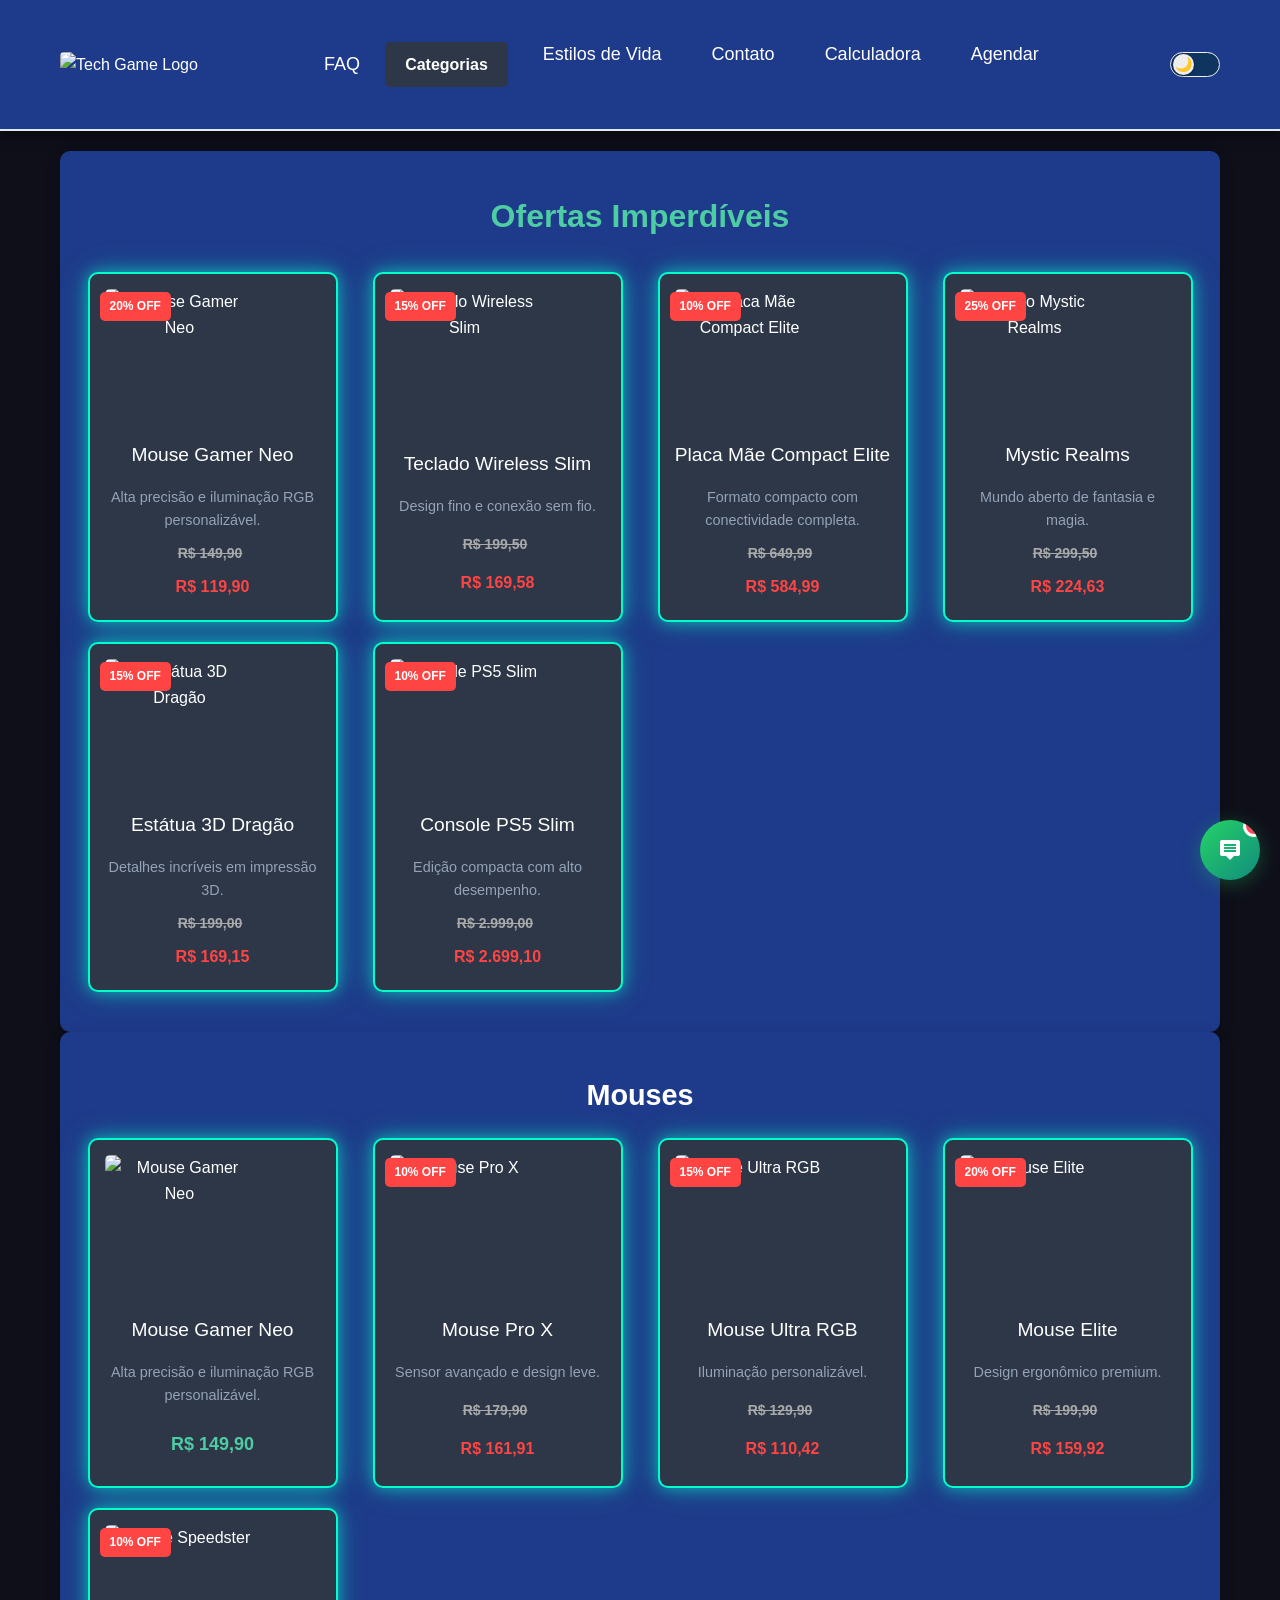
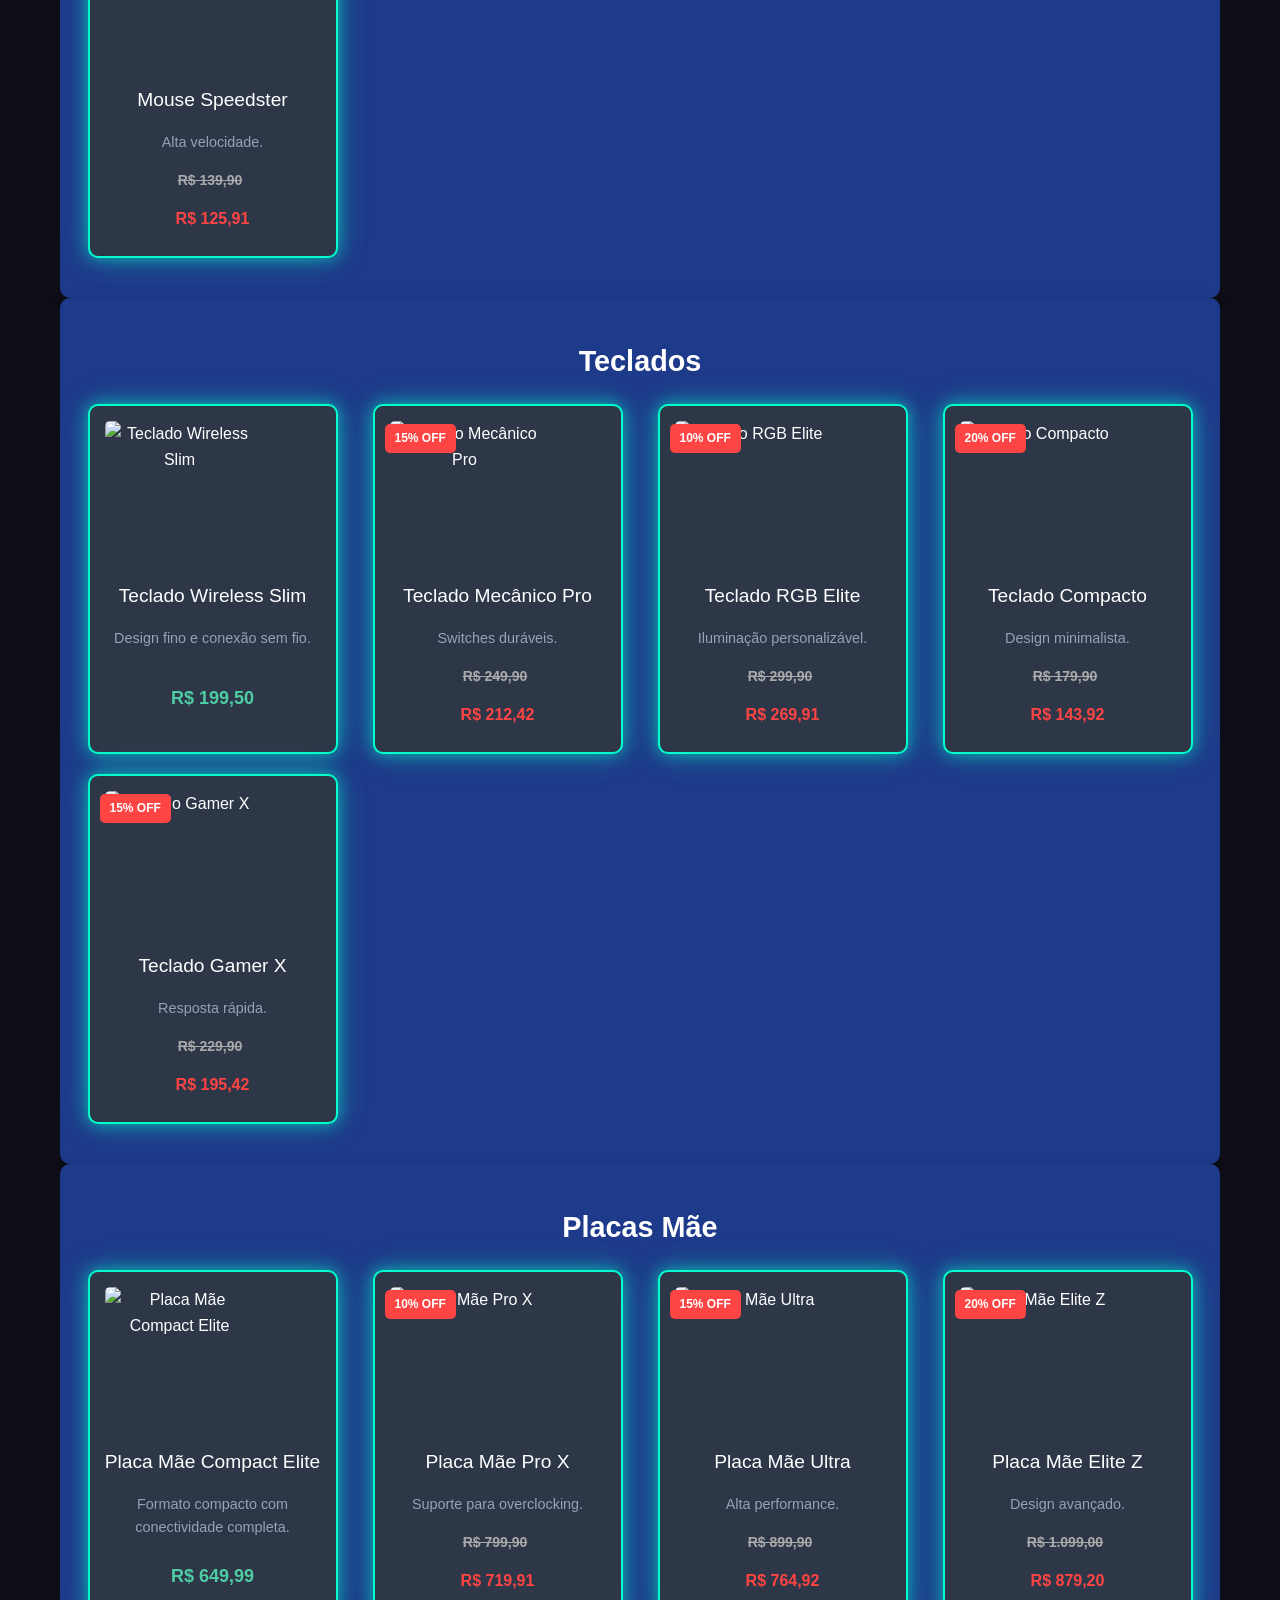
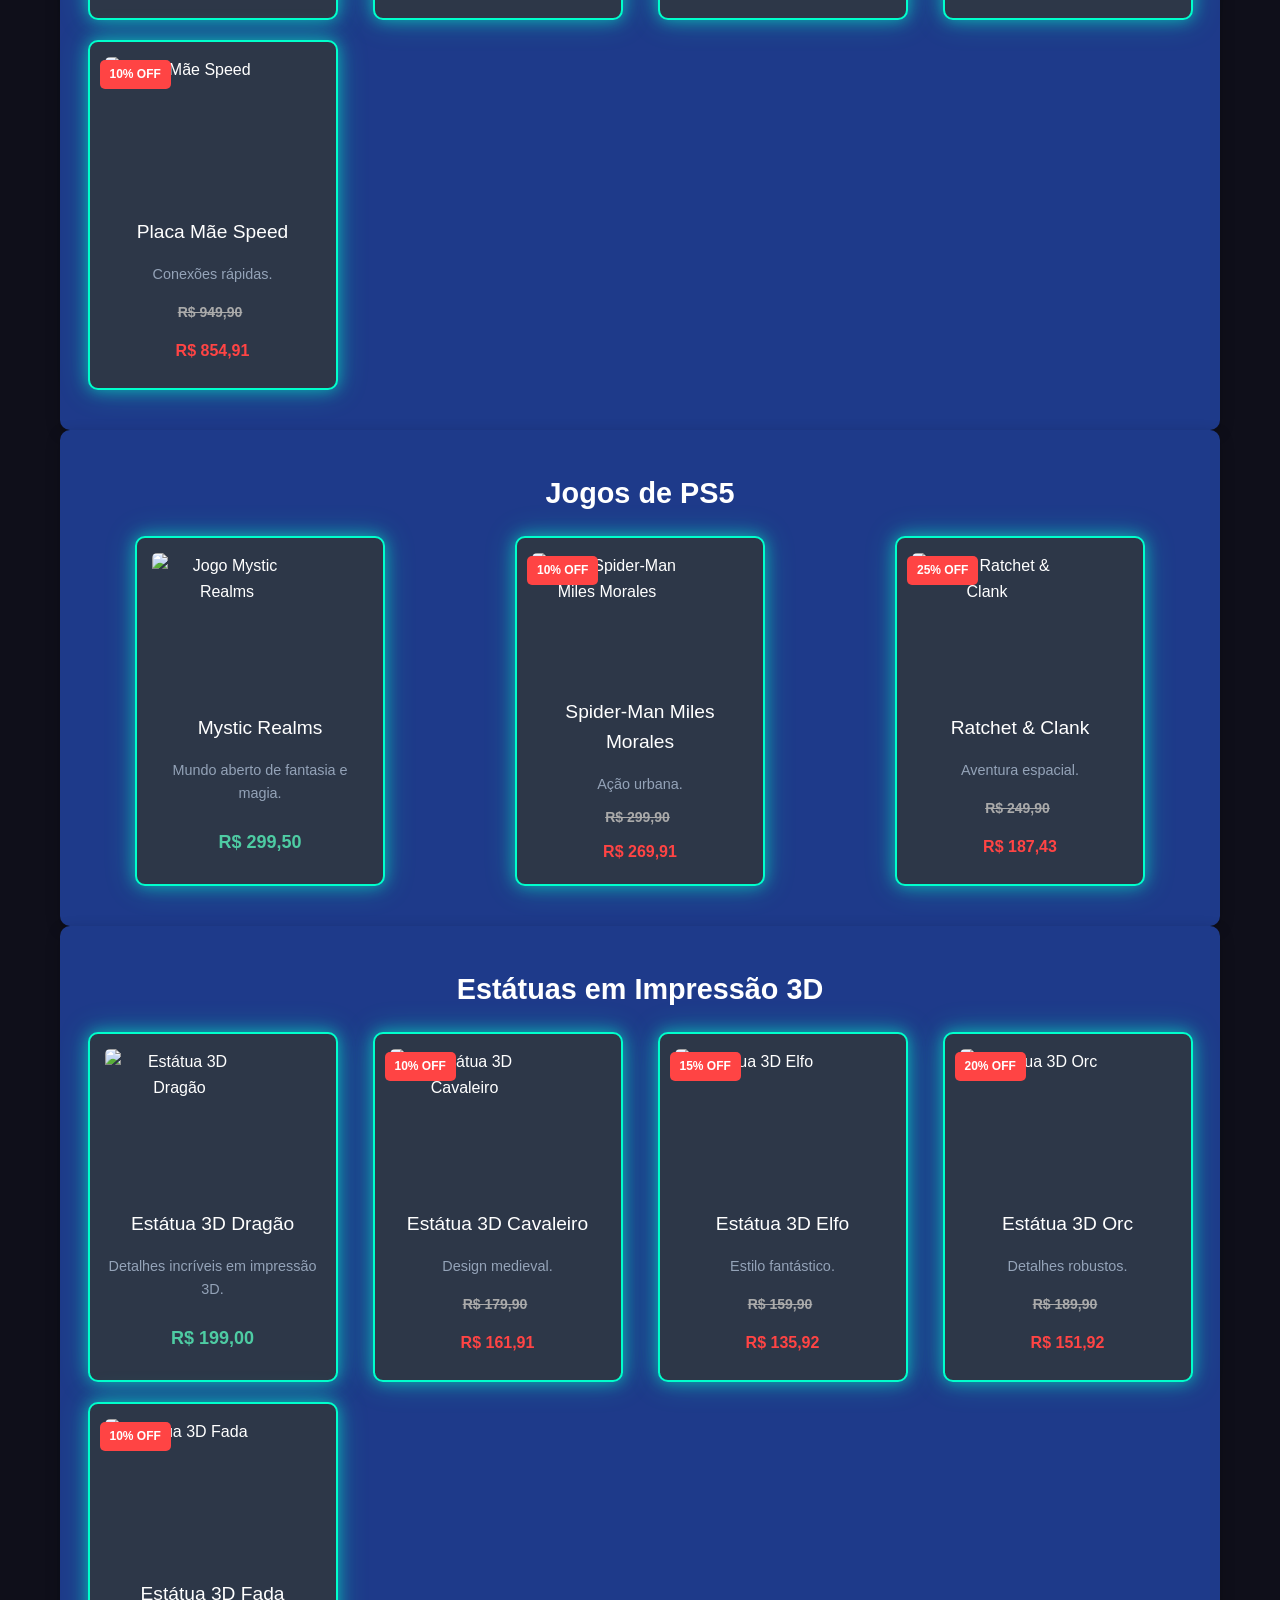
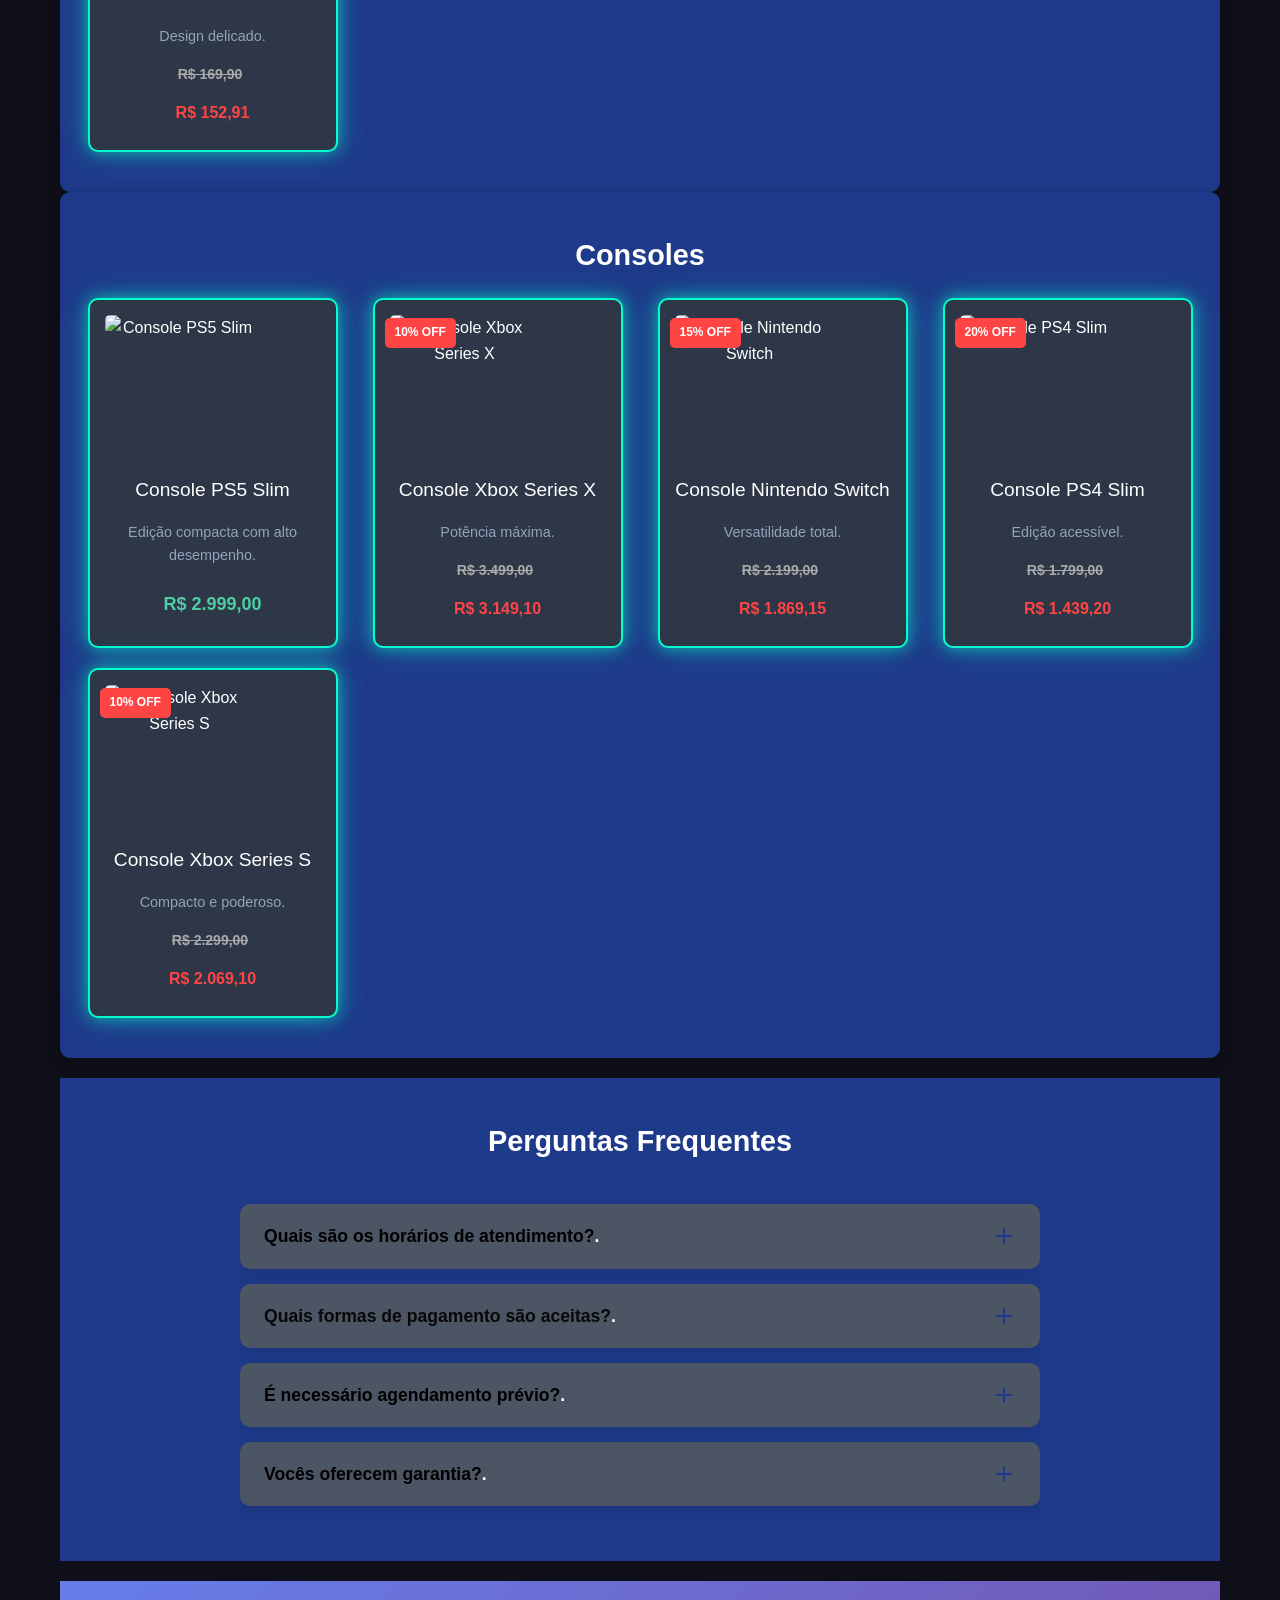
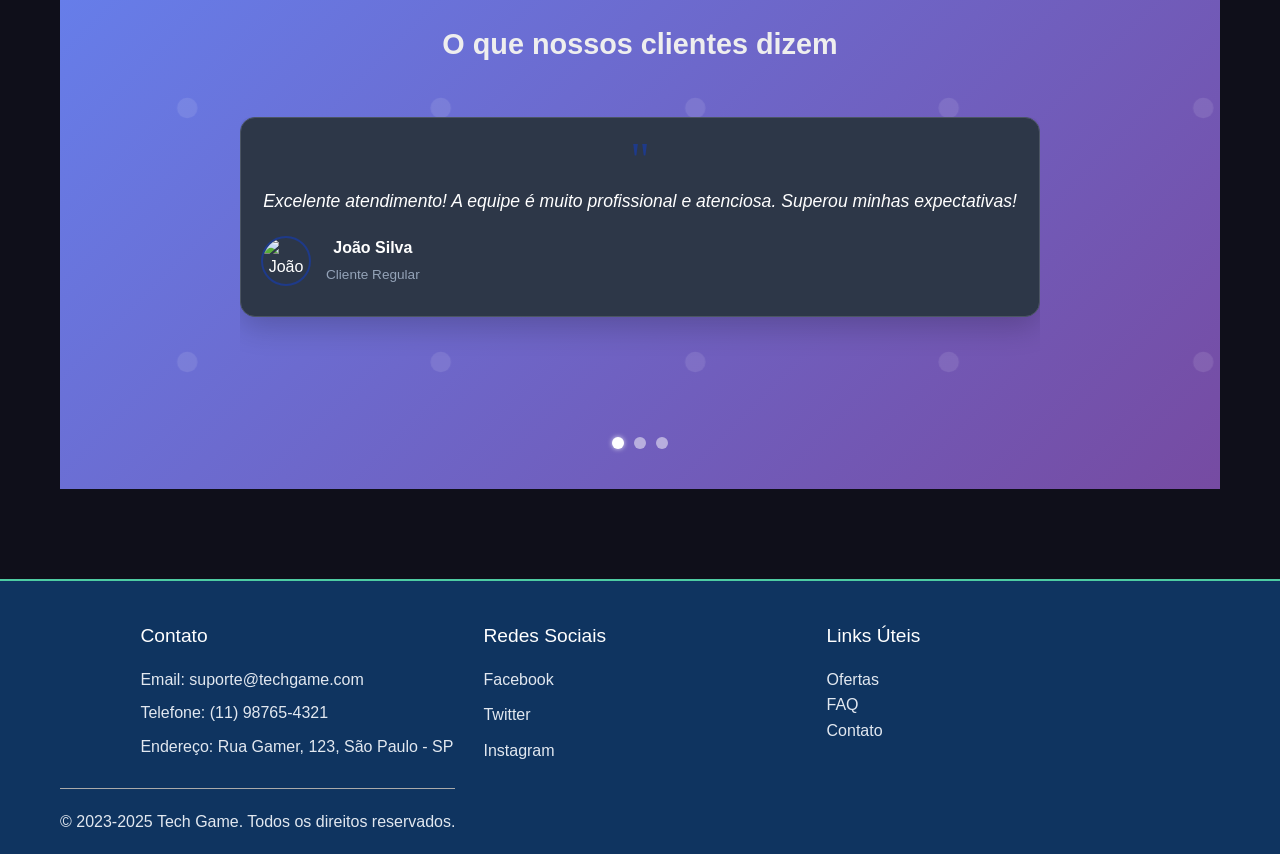
==== index.html @ 72913ee8 "Add files via upload" ====
<!DOCTYPE html>
<html lang="pt-BR" data-theme="dark">
<head>
    <meta charset="UTF-8">
    <meta name="viewport" content="width=device-width, initial-scale=1.0">
    <title>Tech Game - Ofertas</title>
    <link rel="stylesheet" href="reset.css">
    <link rel="stylesheet" href="style.css">
    <link rel="stylesheet" href="style-home.css">
    <link rel="stylesheet" href="chatbot.css">
    <style>
        /* === CORES PRINCIPAIS === */
        :root {
            --bg-section: #1e3a8a;
            --bg-card: #2d3748; /* Dark gray background for cards */
            --text-primary: #ffffff;
            --text-secondary: #94a3b8;
            --accent: linear-gradient(135deg, #667eea 0%, #764ba2 100%);
            --neon-glow: #00ffcc; /* Neon cyan for glowing effect */
        }

        /* === GERAIS === */
        .titulo-centralizado {
            font-size: 1.8em;
            font-weight: bold;
            color: #ffffff;
            margin-bottom: 20px;
            text-align: center;
        }

        .produtos-grid {
            display: grid;
            grid-template-columns: repeat(auto-fit, minmax(250px, 1fr));
            gap: 20px;
            padding: 0 20px;
        }

        .produto-item {
            background: var(--bg-card);
            border-radius: 10px;
            padding: 15px;
            text-align: center;
            box-shadow: 0 0 15px rgba(0, 255, 204, 0.5), /* Neon glow effect */
                        0 0 30px rgba(0, 255, 204, 0.3);
            border: 2px solid var(--neon-glow); /* Neon border */
            transition: transform 0.3s ease, box-shadow 0.3s ease;
            width: 250px;
            height: 350px;
            display: flex;
            flex-direction: column;
            justify-content: space-between;
            box-sizing: border-box;
        }

        .produto-item:hover {
            transform: translateY(-5px);
            box-shadow: 0 0 25px rgba(0, 255, 204, 0.7), /* Enhanced neon glow on hover */
                        0 0 50px rgba(0, 255, 204, 0.4);
            border-color: #00ff99; /* Slightly brighter neon on hover */
        }

        .produto-item img {
            max-width: 100%;
            height: 150px;
            object-fit: cover;
            border-radius: 5px;
        }

        .produto-item h4 {
            margin: 10px 0;
            font-size: 1.2em;
            color: var(--text-primary);
        }

        .produto-item p {
            margin: 5px 0;
            color: var(--text-secondary);
            font-size: 0.9em;
            flex-grow: 1;
        }

        .preco {
            font-weight: bold;
            color: var(--text-primary);
            font-size: 1.1em;
        }

        .preco.original {
            text-decoration: line-through;
            color: #94a3b8;
            margin-right: 5px;
            font-size: 1em;
        }

        .preco.desconto {
            color: #e74c3c;
            font-size: 1.2em;
        }

        .desconto-tag {
            background: #e74c3c;
            color: #fff;
            padding: 4px 12px;
            border-radius: 15px;
            font-size: 0.85em;
            font-weight: bold;
            display: inline-block;
            margin-top: 8px;
        }

        /* === HEADER COM LOGO === */
        header {
            background: var(--bg-section);
            padding: 40px 0;
            border-bottom: 2px solid #e2e8f0;
        }

        .container {
            max-width: 1200px;
            margin: 0 auto;
            display: flex;
            justify-content: space-between;
            align-items: center;
            padding: 0 20px;
        }

        .logo-container {
            display: flex;
            align-items: center;
        }

        .logo-container img {
            max-height: 60px;
            margin-right: 15px;
        }

        .logo {
            font-size: 1.8em;
            font-weight: bold;
            color: #ffffff;
        }

        .menu ul {
            list-style: none;
            display: flex;
            gap: 20px;
        }

        .menu a {
            color: #ffffff;
            text-decoration: none;
            font-weight: 500;
            transition: color 0.3s ease;
        }

        .menu a:hover {
            color: #e2e8f0;
        }

        .theme-toggle {
            margin-left: 20px;
        }

        /* === SEÇÕES DE PRODUTOS === */
        .produtos,
        .ofertas {
            background: var(--bg-section);
            padding: 40px 0;
            margin: 0;
        }

        /* === CATEGORIES SECTION === */
        .categories-section {
            padding: 20px;
            background: var(--bg-section);
            margin: 0;
            display: none; /* Hidden by default, will be managed in JS */
        }

        .category-card {
            background: var(--bg-card);
            border-radius: 10px;
            padding: 20px;
            box-shadow: 0 5px 15px rgba(0,0,0,0.1);
            margin-bottom: 20px;
        }

        .category-grid {
            display: flex;
            gap: 10px;
            text-align: center;
            flex-wrap: wrap;
        }

        .category-btn {
            display: inline-block;
            padding: 12px 24px;
            margin: 8px 0;
            background: var(--bg-card);
            color: #1e3a8a;
            text-decoration: none;
            border-radius: 25px;
            font-weight: 600;
            transition: all 0.3s ease;
            border: 2px solid #e2e8f0;
            box-shadow: 0 4px 15px rgba(0,0,0,0.1);
            white-space: nowrap;
        }

        .category-btn:hover {
            background: var(--accent);
            color: white;
            transform: translateY(-2px);
            box-shadow: 0 8px 25px rgba(102, 126, 234, 0.4);
        }

        /* === SEÇÃO FAQ === */
        .faq-section {
            background: var(--bg-section);
            padding: 40px 20px;
            margin: 20px 0;
            border-radius: 0;
            box-shadow: none;
        }

        .faq-container {
            max-width: 800px;
            margin: 0 auto;
        }

        .faq-item {
            background: var(--bg-card);
            margin-bottom: 15px;
            border-radius: 10px;
            overflow: hidden;
            transition: all 0.3s ease;
            box-shadow: 0 5px 15px rgba(0,0,0,0.1);
        }

        .faq-item:hover {
            box-shadow: 0 8px 25px rgba(0,0,0,0.15);
            transform: translateY(-2px);
        }

        .faq-toggle {
            display: none;
        }

        .faq-pergunta {
            display: flex;
            justify-content: space-between;
            align-items: center;
            padding: 18px 24px;
            cursor: pointer;
            font-weight: bold;
            font-size: 1.1em;
            color: var(--text-primary);
            background: var(--bg-card);
            border: none;
            transition: all 0.3s ease;
            width: 100%;
        }

        .faq-pergunta:hover {
            background: #4b5563;
            color: #ffffff;
        }

        .faq-icon {
            width: 24px;
            height: 24px;
            color: #1e3a8a;
            transition: all 0.3s ease;
            flex-shrink: 0;
        }

        .faq-toggle:checked + .faq-pergunta .faq-icon {
            transform: rotate(45deg);
            color: #764ba2;
        }

        .faq-toggle:checked + .faq-pergunta {
            background: var(--accent);
            color: white;
        }

        .faq-resposta {
            max-height: 0;
            overflow: hidden;
            padding: 0 24px;
            background: #4b5563;
            transition: all 0.4s ease;
        }

        .faq-toggle:checked ~ .faq-resposta {
            max-height: 200px;
            padding: 20px 24px;
            border-top: 1px solid #4b5563;
        }

        .faq-resposta p {
            color: var(--text-secondary);
            line-height: 1.6;
        }

        /* === SEÇÃO DEPOIMENTOS === */
        .depoimentos {
            background: var(--accent);
            padding: 40px 20px;
            margin: 20px 0;
            border-radius: 0;
            text-align: center;
            position: relative;
            overflow: hidden;
        }

        .depoimentos-container {
            max-width: 800px;
            margin: 0 auto;
            position: relative;
        }

        .depoimentos-container input[type="radio"] {
            display: none;
        }

        .depoimentos-cards {
            height: 300px;
            overflow: hidden;
            border-radius: 10px;
        }

        .depoimento-card {
            position: absolute;
            top: 0;
            left: 0;
            width: 100%;
            background: var(--bg-card);
            padding: 30px 20px;
            border-radius: 15px;
            box-shadow: 0 10px 30px rgba(0,0,0,0.2);
            transform: translateX(100%);
            opacity: 0;
            transition: all 0.5s ease;
            border: 1px solid #4b5563;
        }

        #dep1:checked ~ .depoimentos-cards .depoimento-card:nth-child(1),
        #dep2:checked ~ .depoimentos-cards .depoimento-card:nth-child(2),
        #dep3:checked ~ .depoimentos-cards .depoimento-card:nth-child(3) {
            transform: translateX(0);
            opacity: 1;
        }

        .aspas {
            font-size: 3em;
            color: #1e3a8a;
            font-family: serif;
            line-height: 0.5;
            margin-bottom: 15px;
        }

        .depoimento-texto {
            font-size: 1.1em;
            line-height: 1.6;
            color: var(--text-primary);
            margin-bottom: 20px;
            font-style: italic;
        }

        .depoimento-autor {
            display: flex;
            align-items: center;
            gap: 15px;
        }

        .depoimento-autor img {
            width: 50px;
            height: 50px;
            border-radius: 50%;
            object-fit: cover;
            border: 2px solid #1e3a8a;
        }

        .depoimento-autor h4 {
            margin: 0;
            color: var(--text-primary);
            font-size: 1em;
        }

        .depoimento-autor span {
            color: var(--text-secondary);
            font-size: 0.85em;
        }

        .depoimentos-nav {
            display: flex;
            justify-content: center;
            gap: 10px;
            margin-top: 20px;
        }

        .nav-dot {
            width: 12px;
            height: 12px;
            border-radius: 50%;
            background: rgba(255,255,255,0.5);
            cursor: pointer;
            transition: all 0.3s ease;
        }

        .nav-dot:hover {
            background: white;
            transform: scale(1.2);
        }

        #dep1:checked ~ .depoimentos-nav label[for="dep1"],
        #dep2:checked ~ .depoimentos-nav label[for="dep2"],
        #dep3:checked ~ .depoimentos-nav label[for="dep3"] {
            background: white;
            box-shadow: 0 0 5px rgba(255,255,255,0.8);
        }

        /* === SIDEBAR === */
        .sidebar {
            position: fixed;
            left: 0;
            top: 0;
            width: 280px;
            height: 100vh;
            background: var(--accent);
            transform: translateX(-100%);
            transition: transform 0.3s ease;
            z-index: 1000;
            overflow-y: auto;
            box-shadow: 2px 0 10px rgba(0,0,0,0.1);
            display: none;
        }

        .sidebar.mobile-open {
            transform: translateX(0);
            display: block;
        }

        .sidebar-header {
            padding: 20px;
            color: white;
            border-bottom: 1px solid rgba(255,255,255,0.1);
            display: flex;
            justify-content: space-between;
            align-items: center;
        }

        .close-btn, .mobile-toggle {
            background: none;
            border: none;
            color: white;
            font-size: 24px;
            cursor: pointer;
            padding: 5px;
            border-radius: 50%;
            transition: background 0.3s ease;
        }

        .close-btn:hover, .mobile-toggle:hover {
            background: rgba(255,255,255,0.2);
        }

        .sidebar-menu {
            list-style: none;
            padding: 10px 0;
            margin: 0;
        }

        .categoria-btn {
            display: block;
            width: 100%;
            padding: 15px 20px;
            color: rgba(255,255,255,0.95);
            text-decoration: none;
            font-weight: 500;
            font-size: 1em;
            border: none;
            background: none;
            cursor: pointer;
            transition: all 0.3s ease;
            text-align: left;
            border-left: 4px solid transparent;
        }

        .categoria-btn:hover,
        .categoria-btn.active {
            background: rgba(255,255,255,0.2);
            color: white;
            border-left-color: #fff;
            transform: translateX(5px);
        }

        .sidebar-overlay {
            position: fixed;
            top: 0;
            left: 0;
            width: 100%;
            height: 100%;
            background: rgba(0,0,0,0.5);
            z-index: 999;
            opacity: 0;
            visibility: hidden;
            transition: all 0.3s ease;
        }

        .sidebar-overlay.active {
            opacity: 1;
            visibility: visible;
        }

        .mobile-toggle {
            position: fixed;
            top: 20px;
            left: 20px;
            z-index: 1001;
            padding: 10px;
            border-radius: 5px;
            display: none;
            background: var(--accent);
        }

        .mobile-toggle span {
            display: block;
            width: 25px;
            height: 3px;
            background: white;
            margin: 4px 0;
            transition: 0.3s;
            border-radius: 2px;
        }

        /* === DARK MODE === */
        [data-theme="light"] .produtos,
        [data-theme="light"] .ofertas,
        [data-theme="light"] .categories-section,
        [data-theme="light"] .faq-section {
            background: #f1f5f9;
        }

        [data-theme="light"] .titulo-centralizado {
            color: var(--text-primary);
        }

        [data-theme="light"] .produto-item h4,
        [data-theme="light"] .preco {
            color: var(--text-primary);
        }

        [data-theme="light"] .produto-item p {
            color: var(--text-secondary);
        }

        /* === RESPONSIVIDADE === */
        @media (max-width: 1024px) {
            .sidebar { transform: translateX(-100%); }
            .sidebar.mobile-open { transform: translateX(0); }
            .mobile-toggle { display: block; }
            .logo-container img { max-height: 50px; }
            .menu { display: none; }
            .produto-item { width: 220px; height: 320px; }
            .produto-item img { height: 130px; }
        }

        @media (max-width: 768px) {
            .produtos, .ofertas, .categories-section, .faq-section { padding: 20px 0; }
            .produtos-grid { padding: 0 10px; gap: 15px; }
            .produto-item { padding: 12px; width: 200px; height: 300px; }
            .produto-item img { height: 120px; }
            .faq-pergunta { padding: 15px 20px; }
            .faq-resposta { padding: 0 20px; }
            .faq-toggle:checked ~ .faq-resposta { padding: 15px 20px; }
            .depoimento-card { padding: 20px; min-height: 250px; }
            .depoimentos-cards { min-height: 280px; }
            .depoimento-texto { font-size: 1em; }
            .depoimento-autor { flex-direction: column; text-align: center; gap: 10px; }
            .aspas { font-size: 2.5em; }
            .category-btn { display: block; margin: 5px auto; text-align: center; max-width: 200px; }
            .category-grid { grid-template-columns: repeat(auto-fit, minmax(120px, 1fr)); }
        }

        @media (max-width: 480px) {
            .titulo-centralizado { font-size: 1.5em; }
            .faq-pergunta { padding: 12px 15px; font-size: 1em; }
            .faq-icon { width: 20px; height: 20px; }
            .depoimento-card { padding: 15px; }
            .depoimento-autor img { width: 40px; height: 40px; }
            .produtos-grid { grid-template-columns: repeat(auto-fit, minmax(200px, 1fr)); }
            .produto-item { width: 180px; height: 280px; }
            .produto-item img { height: 100px; }
            .logo-container img { max-height: 40px; }
        }

        /* Custom styles for Mercado Livre-like menu */
        .header-menu {
            display: flex;
            align-items: center;
            gap: 10px;
        }

        .category-menu {
            position: relative;
            display: inline-block;
        }

        .category-menu-button {
            background: var(--bg-card);
            color: #ffffff;
            padding: 10px 20px;
            border: none;
            border-radius: 5px;
            cursor: pointer;
            font-weight: 600;
            transition: background 0.3s ease;
        }

        .category-menu-button:hover {
            background: var(--accent);
        }

        .category-dropdown {
            display: none;
            position: absolute;
            background: var(--bg-card);
            min-width: 200px;
            box-shadow: 0 8px 16px rgba(0,0,0,0.2);
            z-index: 1;
            border-radius: 5px;
            padding: 10px 0;
        }

        .category-menu:hover .category-dropdown {
            display: block;
        }

        .category-dropdown a {
            color: #ffffff;
            padding: 12px 16px;
            text-decoration: none;
            display: block;
            font-weight: 500;
        }

        .category-dropdown a:hover {
            background: rgba(255,255,255,0.1);
        }
    </style>
</head>
<body>
    <div id="chatbot-container">
        <div class="chat-widget">
            <div class="chat-button" id="chatButton" style="position: fixed; bottom: 20px; right: 20px;">
                <svg class="chat-icon" viewBox="0 0 24 24" fill="currentColor">
                    <path d="M20 2H4c-1.1 0-2 .9-2 2v12c0 1.1.9 2 2 2h4l4 4 4-4h4c1.1 0 2-.9 2-2V4c0-1.1-.9-2-2-2zm-2 12H6v-2h12v2zm0-3H6V9h12v2zm0-3H6V6h12v2z"/>
                </svg>
                <svg class="close-icon" viewBox="0 0 24 24" fill="currentColor" style="display: none;">
                    <path d="M19 6.41L17.59 5 12 10.59 6.41 5 5 6.41 10.59 12 5 17.59 6.41 19 12 13.41 17.59 19 19 17.59 13.41 12z"/>
                </svg>
                <span class="chat-badge" id="chatBadge">1</span>
            </div>
            <div class="chat-window" id="chatWindow">
                <div class="chat-header">
                    <div class="chat-avatar"><img src="assets/img/chatbot.png" alt="Assistente"></div>
                    <div class="chat-info"><h4>TECH GAME</h4><span class="chat-status online">Online agora</span></div>
                    <div class="chat-actions">
                        <button class="minimize-btn" id="minimizeChat">−</button>
                        <button class="close-chat-btn" id="closeChatBtn">×</button>
                    </div>
                </div>
                <div class="chat-messages" id="chatMessages">
                    <div class="message bot-message">
                        <div class="message-avatar"><img src="assets/img/chatbot.png" alt="Bot"></div>
                        <div class="message-content"><p>Olá! 👋 Sou o assistente virtual da TECH GAME. Como posso ajudá-lo hoje?</p><span class="message-time">Agora</span></div>
                    </div>
                </div>
                <div class="quick-suggestions" id="quickSuggestions">
                    <button class="suggestion-btn" data-suggestion="horarios">📅 Horários</button>
                    <button class="suggestion-btn" data-suggestion="servicos">💼 Serviços</button>
                    <button class="suggestion-btn" data-suggestion="contato">📞 Contato</button>
                    <button class="suggestion-btn" data-suggestion="localizacao">📍 Localização</button>
                </div>
                <div class="chat-input-area">
                    <div class="chat-input-container">
                        <input type="text" id="chatInput" placeholder="Digite sua mensagem..." maxlength="500">
                        <button class="send-btn" id="sendBtn"><svg viewBox="0 0 24 24" fill="currentColor"><path d="M2.01 21L23 12 2.01 3 2 10l15 2-15 2z"/></svg></button>
                    </div>
                    <div class="chat-footer">
                        <span class="typing-indicator" id="typingIndicator" style="display: none;"><span></span><span></span><span></span>Digitando...</span>
                        <button class="whatsapp-btn" id="whatsappBtn"><svg viewBox="0 0 24 24" fill="currentColor"><path d="M17.472 14.382c-.297-.149-1.758-.867-2.03-.967-.273-.099-.471-.148-.67.15-.197.297-.767.966-.94 1.164-.173.199-.347.223-.644.075-.297-.15-1.255-.463-2.39-1.475-.883-.788-1.48-1.761-1.653-2.059-.173-.297-.018-.458.13-.606.134-.133.298-.347.446-.52.149-.174.198-.298.298-.497.099-.198.05-.371-.025-.52-.075-.149-.669-1.612-.916-2.207-.242-.579-.487-.5-.669-.51-.173-.008-.371-.01-.57-.01-.198 0-.52.074-.792.372-.272.297-1.04 1.016-1.04 2.479 0 1.462 1.065 2.875 1.213 3.074.149.198 2.096 3.2 5.077 4.487.709.306 1.262.489 1.694.625.712.227 1.36.195 1.871.118.571-.085 1.758-.719 2.006-1.413.248-.694.248-1.289.173-1.413-.074-.124-.272-.198-.57-.347m-5.421 7.403h-.004a9.87 9.87 0 01-5.031-1.378l-.361-.214-3.741.982.998-3.648-.235-.374a9.86 9.86 0 01-1.51-5.26c.001-5.45 4.436-9.884 9.888-9.884 2.64 0 5.122 1.03 6.988 2.898a9.825 9.825 0 012.893 6.994c-.003 5.45-4.437 9.884-9.885 9.884m8.413-18.297A11.815 11.815 0 0012.05 0C5.495 0 .16 5.335.157 11.892c0 2.096.547 4.142 1.588 5.945L.057 24l6.305-1.654a11.882 11.882 0 005.683 1.448h.005c6.554 0 11.89-5.335 11.893-11.893A11.821 11.821 0 0020.53 3.488"/></svg>Continuar no WhatsApp</button>
                    </div>
                </div>
            </div>
            <div class="chat-notification" id="chatNotification" style="display: none;">
                <div class="notification-content"><strong>Nova mensagem!</strong><p>O assistente respondeu sua pergunta</p></div>
            </div>
        </div>
    </div>

    <header>
        <div class="container">
            <div class="logo-container">
                <img src="assets/baixados.png" alt="Tech Game Logo" class="logo-img">
            </div>
            <nav class="menu" role="navigation" aria-label="Menu principal">
                <ul>
                    <li class="header-menu">
                        <a href="#faq" style="color: #ffffff;">FAQ</a>
                        <div class="category-menu">
                            <button class="category-menu-button">Categorias</button>
                            <div class="category-dropdown">
                                <a href="#mouses">Mouse</a>
                                <a href="#teclados">Teclado</a>
                                <a href="#placas-mae">Placa Mãe</a>
                                <a href="#jogos-ps5">Jogos PS5</a>
                                <a href="#estatuas-3d">Estátuas 3D</a>
                                <a href="#consoles">Consoles</a>
                            </div>
                        </div>
                    </li>
                    <li><a href="galeria.html" style="color: #ffffff;">Estilos de Vida</a></li>
                    <li><a href="contato.html" style="color: #ffffff;">Contato</a></li>
                    <li><a href="calculadora.html" style="color: #ffffff;">Calculadora</a></li>
                    <li><a href="agendamento.html" style="color: #ffffff;">Agendar</a></li>
                </ul>
            </nav>
            <div class="theme-toggle">
                <input type="checkbox" id="theme-toggle-checkbox" class="theme-toggle-checkbox">
                <label for="theme-toggle-checkbox" class="theme-toggle-label"><span class="theme-toggle-icon"></span></label>
            </div>
        </div>
    </header>

    <main>
        <section id="ofertas" class="ofertas">
            <h2 class="titulo-centralizado">Ofertas Imperdíveis</h2>
            <div class="produtos-grid">
                <div class="produto-item oferta">
                    <img src="assets/img/mouse1.jpg" alt="Mouse Gamer Neo" data-desc="Mouse Gamer Neo: Design ergonômico com sensor de alta precisão. Oferta: 20% OFF!">
                    <h4>Mouse Gamer Neo</h4>
                    <p>Alta precisão e iluminação RGB personalizável.</p>
                    <p class="preco original">R$ 149,90</p>
                    <p class="preco desconto">R$ 119,90</p>
                    <span class="desconto-tag">20% OFF</span>
                </div>
                <div class="produto-item oferta">
                    <img src="assets/img/teclado2.jpg" alt="Teclado Wireless Slim" data-desc="Teclado Wireless Slim: Design fino e conexão Bluetooth. Oferta: 15% OFF!">
                    <h4>Teclado Wireless Slim</h4>
                    <p>Design fino e conexão sem fio.</p>
                    <p class="preco original">R$ 199,50</p>
                    <p class="preco desconto">R$ 169,58</p>
                    <span class="desconto-tag">15% OFF</span>
                </div>
                <div class="produto-item oferta">
                    <img src="assets/img/placamae3.jpg" alt="Placa Mãe Compact Elite" data-desc="Placa Mãe Compact Elite: Formato mini com conectividade completa. Oferta: 10% OFF!">
                    <h4>Placa Mãe Compact Elite</h4>
                    <p>Formato compacto com conectividade completa.</p>
                    <p class="preco original">R$ 649,99</p>
                    <p class="preco desconto">R$ 584,99</p>
                    <span class="desconto-tag">10% OFF</span>
                </div>
                <div class="produto-item oferta">
                    <img src="assets/img/jogops52.jpg" alt="Jogo Mystic Realms" data-desc="Mystic Realms: Mundo aberto de fantasia. Oferta: 25% OFF!">
                    <h4>Mystic Realms</h4>
                    <p>Mundo aberto de fantasia e magia.</p>
                    <p class="preco original">R$ 299,50</p>
                    <p class="preco desconto">R$ 224,63</p>
                    <span class="desconto-tag">25% OFF</span>
                </div>
                <div class="produto-item oferta">
                    <img src="assets/img/estatua3d1.jpg" alt="Estátua 3D Dragão" data-desc="Estátua 3D Dragão: Detalhes incríveis em impressão 3D. Oferta: 15% OFF!">
                    <h4>Estátua 3D Dragão</h4>
                    <p>Detalhes incríveis em impressão 3D.</p>
                    <p class="preco original">R$ 199,00</p>
                    <p class="preco desconto">R$ 169,15</p>
                    <span class="desconto-tag">15% OFF</span>
                </div>
                <div class="produto-item oferta">
                    <img src="assets/img/console1.jpg" alt="Console PS5 Slim" data-desc="Console PS5 Slim: Edição compacta com alto desempenho. Oferta: 10% OFF!">
                    <h4>Console PS5 Slim</h4>
                    <p>Edição compacta com alto desempenho.</p>
                    <p class="preco original">R$ 2.999,00</p>
                    <p class="preco desconto">R$ 2.699,10</p>
                    <span class="desconto-tag">10% OFF</span>
                </div>
            </div>
        </section>

        <section id="mouses" class="produtos">
            <h2 class="titulo-centralizado">Mouses</h2>
            <div class="produtos-grid">
                <div class="produto-item">
                    <img src="assets/img/mouse1.jpg" alt="Mouse Gamer Neo" data-desc="Mouse Gamer Neo: Design ergonômico com sensor de alta precisão.">
                    <h4>Mouse Gamer Neo</h4>
                    <p>Alta precisão e iluminação RGB personalizável.</p>
                    <p class="preco">R$ 149,90</p>
                </div>
                <div class="produto-item oferta">
                    <img src="assets/img/mouse2.jpg" alt="Mouse Pro X" data-desc="Mouse Pro X: Sensor avançado e design leve. Oferta: 10% OFF!">
                    <h4>Mouse Pro X</h4>
                    <p>Sensor avançado e design leve.</p>
                    <p class="preco original">R$ 179,90</p>
                    <p class="preco desconto">R$ 161,91</p>
                    <span class="desconto-tag">10% OFF</span>
                </div>
                <div class="produto-item oferta">
                    <img src="assets/img/mouse3.jpg" alt="Mouse Ultra RGB" data-desc="Mouse Ultra RGB: Iluminação personalizável. Oferta: 15% OFF!">
                    <h4>Mouse Ultra RGB</h4>
                    <p>Iluminação personalizável.</p>
                    <p class="preco original">R$ 129,90</p>
                    <p class="preco desconto">R$ 110,42</p>
                    <span class="desconto-tag">15% OFF</span>
                </div>
                <div class="produto-item oferta">
                    <img src="assets/img/mouse4.jpg" alt="Mouse Elite" data-desc="Mouse Elite: Design ergonômico premium. Oferta: 20% OFF!">
                    <h4>Mouse Elite</h4>
                    <p>Design ergonômico premium.</p>
                    <p class="preco original">R$ 199,90</p>
                    <p class="preco desconto">R$ 159,92</p>
                    <span class="desconto-tag">20% OFF</span>
                </div>
                <div class="produto-item oferta">
                    <img src="assets/img/mouse5.jpg" alt="Mouse Speedster" data-desc="Mouse Speedster: Alta velocidade. Oferta: 10% OFF!">
                    <h4>Mouse Speedster</h4>
                    <p>Alta velocidade.</p>
                    <p class="preco original">R$ 139,90</p>
                    <p class="preco desconto">R$ 125,91</p>
                    <span class="desconto-tag">10% OFF</span>
                </div>
            </div>
        </section>

        <section id="teclados" class="produtos">
            <h2 class="titulo-centralizado">Teclados</h2>
            <div class="produtos-grid">
                <div class="produto-item">
                    <img src="assets/img/teclado2.jpg" alt="Teclado Wireless Slim" data-desc="Teclado Wireless Slim: Design fino e conexão Bluetooth.">
                    <h4>Teclado Wireless Slim</h4>
                    <p>Design fino e conexão sem fio.</p>
                    <p class="preco">R$ 199,50</p>
                </div>
                <div class="produto-item oferta">
                    <img src="assets/img/teclado3.jpg" alt="Teclado Mecânico Pro" data-desc="Teclado Mecânico Pro: Switches duráveis. Oferta: 15% OFF!">
                    <h4>Teclado Mecânico Pro</h4>
                    <p>Switches duráveis.</p>
                    <p class="preco original">R$ 249,90</p>
                    <p class="preco desconto">R$ 212,42</p>
                    <span class="desconto-tag">15% OFF</span>
                </div>
                <div class="produto-item oferta">
                    <img src="assets/img/teclado4.jpg" alt="Teclado RGB Elite" data-desc="Teclado RGB Elite: Iluminação personalizável. Oferta: 10% OFF!">
                    <h4>Teclado RGB Elite</h4>
                    <p>Iluminação personalizável.</p>
                    <p class="preco original">R$ 299,90</p>
                    <p class="preco desconto">R$ 269,91</p>
                    <span class="desconto-tag">10% OFF</span>
                </div>
                <div class="produto-item oferta">
                    <img src="assets/img/teclado5.jpg" alt="Teclado Compacto" data-desc="Teclado Compacto: Design minimalista. Oferta: 20% OFF!">
                    <h4>Teclado Compacto</h4>
                    <p>Design minimalista.</p>
                    <p class="preco original">R$ 179,90</p>
                    <p class="preco desconto">R$ 143,92</p>
                    <span class="desconto-tag">20% OFF</span>
                </div>
                <div class="produto-item oferta">
                    <img src="assets/img/teclado6.jpg" alt="Teclado Gamer X" data-desc="Teclado Gamer X: Resposta rápida. Oferta: 15% OFF!">
                    <h4>Teclado Gamer X</h4>
                    <p>Resposta rápida.</p>
                    <p class="preco original">R$ 229,90</p>
                    <p class="preco desconto">R$ 195,42</p>
                    <span class="desconto-tag">15% OFF</span>
                </div>
            </div>
        </section>

        <section id="placas-mae" class="produtos">
            <h2 class="titulo-centralizado">Placas Mãe</h2>
            <div class="produtos-grid">
                <div class="produto-item">
                    <img src="assets/img/placamae3.jpg" alt="Placa Mãe Compact Elite" data-desc="Placa Mãe Compact Elite: Formato mini com conectividade completa.">
                    <h4>Placa Mãe Compact Elite</h4>
                    <p>Formato compacto com conectividade completa.</p>
                    <p class="preco">R$ 649,99</p>
                </div>
                <div class="produto-item oferta">
                    <img src="assets/img/placamae4.jpg" alt="Placa Mãe Pro X" data-desc="Placa Mãe Pro X: Suporte para overclocking. Oferta: 10% OFF!">
                    <h4>Placa Mãe Pro X</h4>
                    <p>Suporte para overclocking.</p>
                    <p class="preco original">R$ 799,90</p>
                    <p class="preco desconto">R$ 719,91</p>
                    <span class="desconto-tag">10% OFF</span>
                </div>
                <div class="produto-item oferta">
                    <img src="assets/img/placamae5.jpg" alt="Placa Mãe Ultra" data-desc="Placa Mãe Ultra: Alta performance. Oferta: 15% OFF!">
                    <h4>Placa Mãe Ultra</h4>
                    <p>Alta performance.</p>
                    <p class="preco original">R$ 899,90</p>
                    <p class="preco desconto">R$ 764,92</p>
                    <span class="desconto-tag">15% OFF</span>
                </div>
                <div class="produto-item oferta">
                    <img src="assets/img/placamae6.jpg" alt="Placa Mãe Elite Z" data-desc="Placa Mãe Elite Z: Design avançado. Oferta: 20% OFF!">
                    <h4>Placa Mãe Elite Z</h4>
                    <p>Design avançado.</p>
                    <p class="preco original">R$ 1.099,00</p>
                    <p class="preco desconto">R$ 879,20</p>
                    <span class="desconto-tag">20% OFF</span>
                </div>
                <div class="produto-item oferta">
                    <img src="assets/img/placamae7.jpg" alt="Placa Mãe Speed" data-desc="Placa Mãe Speed: Conexões rápidas. Oferta: 10% OFF!">
                    <h4>Placa Mãe Speed</h4>
                    <p>Conexões rápidas.</p>
                    <p class="preco original">R$ 949,90</p>
                    <p class="preco desconto">R$ 854,91</p>
                    <span class="desconto-tag">10% OFF</span>
                </div>
            </div>
        </section>

        <section id="jogos-ps5" class="produtos">
            <h2 class="titulo-centralizado">Jogos de PS5</h2>
            <div class="produtos-grid">
                <div class="produto-item">
                    <img src="assets/img/jogops52.jpg" alt="Jogo Mystic Realms" data-desc="Mystic Realms: Mundo aberto de fantasia.">
                    <h4>Mystic Realms</h4>
                    <p>Mundo aberto de fantasia e magia.</p>
                    <p class="preco">R$ 299,50</p>
                </div>
                <div class="produto-item oferta">
                    <img src="assets/img/jogops55.jpg" alt="Jogo Spider-Man Miles Morales" data-desc="Spider-Man Miles Morales: Ação urbana. Oferta: 10% OFF!">
                    <h4>Spider-Man Miles Morales</h4>
                    <p>Ação urbana.</p>
                    <p class="preco original">R$ 299,90</p>
                    <p class="preco desconto">R$ 269,91</p>
                    <span class="desconto-tag">10% OFF</span>
                </div>
                <div class="produto-item oferta">
                    <img src="assets/img/jogops56.jpg" alt="Jogo Ratchet & Clank" data-desc="Ratchet & Clank: Aventura espacial. Oferta: 25% OFF!">
                    <h4>Ratchet & Clank</h4>
                    <p>Aventura espacial.</p>
                    <p class="preco original">R$ 249,90</p>
                    <p class="preco desconto">R$ 187,43</p>
                    <span class="desconto-tag">25% OFF</span>
                </div>
            </div>
        </section>

        <section id="estatuas-3d" class="produtos">
            <h2 class="titulo-centralizado">Estátuas em Impressão 3D</h2>
            <div class="produtos-grid">
                <div class="produto-item">
                    <img src="assets/img/estatua3d1.jpg" alt="Estátua 3D Dragão" data-desc="Estátua 3D Dragão: Detalhes incríveis em impressão 3D.">
                    <h4>Estátua 3D Dragão</h4>
                    <p>Detalhes incríveis em impressão 3D.</p>
                    <p class="preco">R$ 199,00</p>
                </div>
                <div class="produto-item oferta">
                    <img src="assets/img/estatua3d2.jpg" alt="Estátua 3D Cavaleiro" data-desc="Estátua 3D Cavaleiro: Design medieval. Oferta: 10% OFF!">
                    <h4>Estátua 3D Cavaleiro</h4>
                    <p>Design medieval.</p>
                    <p class="preco original">R$ 179,90</p>
                    <p class="preco desconto">R$ 161,91</p>
                    <span class="desconto-tag">10% OFF</span>
                </div>
                <div class="produto-item oferta">
                    <img src="assets/img/estatua3d3.jpg" alt="Estátua 3D Elfo" data-desc="Estátua 3D Elfo: Estilo fantástico. Oferta: 15% OFF!">
                    <h4>Estátua 3D Elfo</h4>
                    <p>Estilo fantástico.</p>
                    <p class="preco original">R$ 159,90</p>
                    <p class="preco desconto">R$ 135,92</p>
                    <span class="desconto-tag">15% OFF</span>
                </div>
                <div class="produto-item oferta">
                    <img src="assets/img/estatua3d4.jpg" alt="Estátua 3D Orc" data-desc="Estátua 3D Orc: Detalhes robustos. Oferta: 20% OFF!">
                    <h4>Estátua 3D Orc</h4>
                    <p>Detalhes robustos.</p>
                    <p class="preco original">R$ 189,90</p>
                    <p class="preco desconto">R$ 151,92</p>
                    <span class="desconto-tag">20% OFF</span>
                </div>
                <div class="produto-item oferta">
                    <img src="assets/img/estatua3d5.jpg" alt="Estátua 3D Fada" data-desc="Estátua 3D Fada: Design delicado. Oferta: 10% OFF!">
                    <h4>Estátua 3D Fada</h4>
                    <p>Design delicado.</p>
                    <p class="preco original">R$ 169,90</p>
                    <p class="preco desconto">R$ 152,91</p>
                    <span class="desconto-tag">10% OFF</span>
                </div>
            </div>
        </section>

        <section id="consoles" class="produtos">
            <h2 class="titulo-centralizado">Consoles</h2>
            <div class="produtos-grid">
                <div class="produto-item">
                    <img src="assets/img/console3 (2).png" alt="Console PS5 Slim" data-desc="Console PS5 Slim: Edição compacta com alto desempenho.">
                    <h4>Console PS5 Slim</h4>
                    <p>Edição compacta com alto desempenho.</p>
                    <p class="preco">R$ 2.999,00</p>
                </div>
                <div class="produto-item oferta">
                    <img src="assets/img/console2.png" alt="Console Xbox Series X" data-desc="Console Xbox Series X: Potência máxima. Oferta: 10% OFF!">
                    <h4>Console Xbox Series X</h4>
                    <p>Potência máxima.</p>
                    <p class="preco original">R$ 3.499,00</p>
                    <p class="preco desconto">R$ 3.149,10</p>
                    <span class="desconto-tag">10% OFF</span>
                </div>
                <div class="produto-item oferta">
                    <img src="assets/img/console3 (1).png" alt="Console Nintendo Switch" data-desc="Console Nintendo Switch: Versatilidade total. Oferta: 15% OFF!">
                    <h4>Console Nintendo Switch</h4>
                    <p>Versatilidade total.</p>
                    <p class="preco original">R$ 2.199,00</p>
                    <p class="preco desconto">R$ 1.869,15</p>
                    <span class="desconto-tag">15% OFF</span>
                </div>
                <div class="produto-item oferta">
                    <img src="assets/img/console4.jpg" alt="Console PS4 Slim" data-desc="Console PS4 Slim: Edição acessível. Oferta: 20% OFF!">
                    <h4>Console PS4 Slim</h4>
                    <p>Edição acessível.</p>
                    <p class="preco original">R$ 1.799,00</p>
                    <p class="preco desconto">R$ 1.439,20</p>
                    <span class="desconto-tag">20% OFF</span>
                </div>
                <div class="produto-item oferta">
                    <img src="assets/img/console5.jpg" alt="Console Xbox Series S" data-desc="Console Xbox Series S: Compacto e poderoso. Oferta: 10% OFF!">
                    <h4>Console Xbox Series S</h4>
                    <p>Compacto e poderoso.</p>
                    <p class="preco original">R$ 2.299,00</p>
                    <p class="preco desconto">R$ 2.069,10</p>
                    <span class="desconto-tag">10% OFF</span>
                </div>
            </div>
        </section>

        <section id="faq" class="faq-section">
            <h2 class="titulo-centralizado">Perguntas Frequentes</h2>
            <div class="faq-container">
                <div class="faq-item">
                    <input type="checkbox" id="faq1" class="faq-toggle">
                    <label for="faq1" class="faq-pergunta"><span><p><span style="color: rgb(0, 0, 0);">Quais são os horários de atendimento?</span>.</p></span><svg class="faq-icon" viewBox="0 0 24 24"><path d="M12 5v14M5 12h14" stroke="currentColor" stroke-width="2" stroke-linecap="round"/></svg></label>
                    <div class="faq-resposta"><p>Atendemos de segunda a sexta das 8h às 18h e aos sábados das 8h às 14h</p></div>
                </div>
                <div class="faq-item">
                    <input type="checkbox" id="faq2" class="faq-toggle">
                    <label for="faq2" class="faq-pergunta"><span> <span style="color: rgb(8, 8, 8);">Quais formas de pagamento são aceitas?</span>.</p></span><svg class="faq-icon" viewBox="0 0 24 24"><path d="M12 5v14M5 12h14" stroke="currentColor" stroke-width="2" stroke-linecap="round"/></svg></label>
                    <div class="faq-resposta"><p>Aceitamos dinheiro, cartões de crédito/débito, PIX e transferência bancária</p></div>
                </div>
                <div class="faq-item">
                    <input type="checkbox" id="faq3" class="faq-toggle">
                    <label for="faq3" class="faq-pergunta"><span> <span style="color: rgb(0, 0, 0);">É necessário agendamento prévio?</span>.</p></span><svg class="faq-icon" viewBox="0 0 24 24"><path d="M12 5v14M5 12h14" stroke="currentColor" stroke-width="2" stroke-linecap="round"/></svg></label>
                    <div class="faq-resposta"><p>Recomendamos agendamento para garantir o melhor atendimento, mas também aceitamos clientes sem hora marcada</p></div>
                </div>
                <div class="faq-item">
                    <input type="checkbox" id="faq4" class="faq-toggle">
                    <label for="faq4" class="faq-pergunta"><span><p><span style="color: rgb(0, 0, 0);">Vocês oferecem garantia?</span>.</p></span><svg class="faq-icon" viewBox="0 0 24 24"><path d="M12 5v14M5 12h14" stroke="currentColor" stroke-width="2" stroke-linecap="round"/></svg></label>
                    <div class="faq-resposta"><p>Sim! Todos nossos serviços possuem garantia de 30 dias</p></div>
                </div>
            </div>
        </section>

        <section id="depoimentos" class="depoimentos">
            <h2 class="titulo-centralizado">O que nossos clientes dizem</h2>
            <div class="depoimentos-container">
                <input type="radio" name="depoimento" id="dep1" checked>
                <input type="radio" name="depoimento" id="dep2">
                <input type="radio" name="depoimento" id="dep3">
                <div class="depoimentos-cards">
                    <div class="depoimento-card">
                        <div class="aspas">"</div>
                        <p class="depoimento-texto">Excelente atendimento! A equipe é muito profissional e atenciosa. Superou minhas expectativas!</p>
                        <div class="depoimento-autor"><img src="assets/cliente1.png" alt="João Silva"><div><h4>João Silva</h4><span>Cliente Regular</span></div></div>
                    </div>
                    <div class="depoimento-card">
                        <div class="aspas">"</div>
                        <p class="depoimento-texto">Serviço impecável! Recomendo a todos que buscam qualidade e bom atendimento.</p>
                        <div class="depoimento-autor"><img src="assets/cliente2.jpeg" alt="Maria Oliveira"><div><h4>Maria Oliveira</h4><span>Freelancer</span></div></div>
                    </div>
                    <div class="depoimento-card">
                        <div class="aspas">"</div>
                        <p class="depoimento-texto">Melhor escolha que fiz! Produtos de qualidade e preço justo.</p>
                        <div class="depoimento-autor"><img src="assets/cliente3.jpeg" alt="Pedro Santos"><div><h4>Pedro Santos</h4><span>Empresário</span></div></div>
                    </div>
                </div>
                <div class="depoimentos-nav">
                    <label for="dep1" class="nav-dot"></label>
                    <label for="dep2" class="nav-dot"></label>
                    <label for="dep3" class="nav-dot"></label>
                </div>
            </div>
        </section>
    </main>

    <div class="sidebar" id="sidebar">
        <div class="sidebar-header"><h3>Categorias</h3><button class="close-btn" id="closeSidebar">&times;</button></div>
        <ul class="sidebar-menu">
            <li><button class="categoria-btn" data-target="mouses">Mouses</button></li>
            <li><button class="categoria-btn" data-target="teclados">Teclados</button></li>
            <li><button class="categoria-btn" data-target="placas-mae">Placas Mãe</button></li>
            <li><button class="categoria-btn" data-target="jogos-ps5">Jogos PS5</button></li>
            <li><button class="categoria-btn" data-target="estatuas-3d">Estátuas 3D</button></li>
            <li><button class="categoria-btn" data-target="consoles">Consoles</button></li>
        </ul>
    </div>
    <div class="sidebar-overlay" id="sidebarOverlay"></div>
    <button class="mobile-toggle" id="mobileToggle"><span></span><span></span><span></span></button>

    <footer>
        <div class="container">
            <div class="footer-content">
                <div class="footer-section contact">
                    <h3 style="color: #ffffff;">Contato</h3>
                    <p style="color: #e2e8f0;"><i class="fas fa-envelope"></i> Email: suporte@techgame.com</p>
                    <p style="color: #e2e8f0;"><i class="fas fa-phone"></i> Telefone: (11) 98765-4321</p>
                    <p style="color: #e2e8f0;"><i class="fas fa-map-marker-alt"></i> Endereço: Rua Gamer, 123, São Paulo - SP</p>
                </div>
                <div class="footer-section social">
                    <h3 style="color: #ffffff;">Redes Sociais</h3>
                    <ul class="social-links">
                        <li><a href="https://facebook.com/techgame" target="_blank" aria-label="Facebook" style="color: #e2e8f0;"><i class="fab fa-facebook-f"></i> Facebook</a></li>
                        <li><a href="https://twitter.com/techgame" target="_blank" aria-label="Twitter" style="color: #e2e8f0;"><i class="fab fa-twitter"></i> Twitter</a></li>
                        <li><a href="https://instagram.com/techgame" target="_blank" aria-label="Instagram" style="color: #e2e8f0;"><i class="fab fa-instagram"></i> Instagram</a></li>
                    </ul>
                </div>
                <div class="footer-section links">
                    <h3 style="color: #ffffff;">Links Úteis</h3>
                    <ul>
                        <li><a href="#ofertas" style="color: #e2e8f0;">Ofertas</a></li>
                        <li><a href="#faq" style="color: #e2e8f0;">FAQ</a></li>
                        <li><a href="contato.html" style="color: #e2e8f0;">Contato</a></li>
                    </ul>
                </div>
            </div>
            <div class="footer-bottom"><p style="color: #e2e8f0;">&copy; 2023-2025 Tech Game. Todos os direitos reservados.</p></div>
        </div>
    </footer>

    <script>
        function checkElement(selector, errorMessage) {
            const element = document.querySelector(selector);
            if (!element) console.warn(errorMessage);
            return element;
        }

        function initializeSidebar() {
            const sidebar = checkElement('#sidebar', 'Sidebar não encontrado.');
            const mobileToggle = checkElement('#mobileToggle', 'Botão mobile toggle não encontrado.');
            const closeBtn = checkElement('#closeSidebar', 'Botão fechar sidebar não encontrado.');
            const overlay = checkElement('#sidebarOverlay', 'Overlay do sidebar não encontrado.');
            const categoriaBtns = document.querySelectorAll('.categoria-btn');

            if (!sidebar || !mobileToggle || !closeBtn || !overlay) return;

            function openSidebar() {
                sidebar.classList.add('mobile-open');
                overlay.classList.add('active');
                document.body.style.overflow = 'hidden';
            }

            function closeSidebar() {
                sidebar.classList.remove('mobile-open');
                overlay.classList.remove('active');
                document.body.style.overflow = '';
            }

            mobileToggle.addEventListener('click', openSidebar);
            closeBtn.addEventListener('click', closeSidebar);
            overlay.addEventListener('click', closeSidebar);

            document.addEventListener('keydown', (e) => {
                if (e.key === 'Escape' && sidebar.classList.contains('mobile-open')) closeSidebar();
            });

            categoriaBtns.forEach(btn => {
                btn.addEventListener('click', (e) => {
                    e.preventDefault();
                    const targetId = btn.getAttribute('data-target');
                    const targetSection = document.getElementById(targetId);
                    categoriaBtns.forEach(b => b.classList.remove('active'));
                    btn.classList.add('active');
                    if (targetSection) {
                        targetSection.scrollIntoView({ behavior: 'smooth' });
                        closeSidebar();
                    }
                });
            });
        }

        function initializeModal() {
            const modal = checkElement('#myModal', 'Modal não encontrado.');
            const modalImg = checkElement('#modalImg', 'Imagem modal não encontrada.');
            const modalDesc = checkElement('#modalDesc', 'Descrição modal não encontrada.');
            const produtoImgs = document.querySelectorAll('.produto-item img');
            const closeBtn = checkElement('.close', 'Botão fechar modal não encontrado.');

            if (produtoImgs.length > 0 && modal && modalImg && modalDesc) {
                produtoImgs.forEach(img => {
                    img.addEventListener('click', () => {
                        modal.style.display = 'flex';
                        modalImg.src = img.src || '';
                        modalDesc.textContent = img.getAttribute('data-desc') || 'Sem descrição';
                        if (closeBtn) closeBtn.focus();
                    });
                });

                closeBtn.addEventListener('click', () => modal.style.display = 'none');
                modal.addEventListener('click', (e) => e.target === modal && (modal.style.display = 'none'));
                document.addEventListener('keydown', (e) => e.key === 'Escape' && modal.style.display === 'flex' && (modal.style.display = 'none'));
            }
        }

        function initializeChatbot() {
            const chatButton = checkElement('#chatButton', 'Botão do chatbot não encontrado.');
            const chatWindow = checkElement('#chatWindow', 'Janela do chatbot não encontrada.');
            const closeChatBtn = checkElement('#closeChatBtn', 'Botão de fechar do chatbot não encontrado.');

            if (chatButton && chatWindow && closeChatBtn) {
                chatButton.addEventListener('click', () => {
                    chatWindow.classList.toggle('chat-open');
                    chatButton.setAttribute('aria-expanded', chatWindow.classList.contains('chat-open'));
                    if (chatWindow.classList.contains('chat-open')) closeChatBtn.focus();
                });

                closeChatBtn.addEventListener('click', () => {
                    chatWindow.classList.remove('chat-open');
                    chatButton.setAttribute('aria-expanded', false);
                });

                document.addEventListener('keydown', (e) => {
                    if (e.key === 'Escape' && chatWindow.classList.contains('chat-open')) {
                        chatWindow.classList.remove('chat-open');
                        chatButton.setAttribute('aria-expanded', false);
                    }
                });
            }
        }

        document.addEventListener('DOMContentLoaded', () => {
            initializeSidebar();
            initializeModal();

            const themeToggle = checkElement('#theme-toggle-checkbox', 'Checkbox de alternância de tema não encontrado.');
            if (themeToggle) {
                themeToggle.addEventListener('change', () => {
                    const newTheme = themeToggle.checked ? 'light' : 'dark';
                    document.documentElement.setAttribute('data-theme', newTheme);
                    localStorage.setItem('theme', newTheme);
                });
                const savedTheme = localStorage.getItem('theme') || 'dark';
                document.documentElement.setAttribute('data-theme', savedTheme);
                themeToggle.checked = savedTheme === 'light';
            }

            const faqToggles = document.querySelectorAll('.faq-toggle');
            faqToggles.forEach(toggle => {
                toggle.addEventListener('change', () => {
                    toggle.closest('.faq-item').classList.toggle('active');
                });
            });

            document.querySelectorAll('a[href^="#"]').forEach(link => {
                link.addEventListener('click', (e) => {
                    e.preventDefault();
                    const targetId = link.getAttribute('href').substring(1);
                    const targetSection = document.getElementById(targetId);
                    if (targetSection) targetSection.scrollIntoView({ behavior: 'smooth' });
                });
            });

            initializeChatbot();
        });
    </script>
    <script src="chatbot.js" defer></script>
    <script src="scripts.js"></script>
</body>
</html>
---- style.css ----
/* === RESET === */
* {
    margin: 0;
    padding: 0;
    box-sizing: border-box;
    font-family: 'Segoe UI', Tahoma, Geneva, Verdana, sans-serif;
}

/* === VARIÁVEIS DE TEMA === */
:root {
    /* Cores do Tema Escuro Padrão */
    --bg-body: #0f0f1a;
    --text-color: #fff;
    --header-bg: linear-gradient(135deg, #0f3460, #1a1a2e);
    --header-text: #eeeeee;
    --submenu-bg: #0f3460;
    --submenu-hover-bg: #4ecca3;
    --submenu-hover-text: #1a1a2e;
    --submenu-border: transparent;
    --banner-bg: rgba(0, 191, 255, 0.2);
    --banner-border: rgba(255, 255, 255, 0.2);
    --banner-h1-color: #00ff00;
    --banner-text-shadow: 0 0 10px #00ff00, 0 0 20px #00ffcc;
    --banner-p-shadow: 0 0 5px #ffffff, 0 0 10px #00ffff;
    --category-bg: linear-gradient(135deg, #0f3460, #16213e);
    --category-hover-bg: linear-gradient(135deg, #4ecca3, #0f3460);
    --category-title: #4ecca3;
    --product-bg: #16213e;
    --product-text: #eeeeee;
    --product-hover-shadow: rgba(0, 0, 0, 0.4);
    --preco-color: #4ecca3;
    --faq-bg: #16213e;
    --faq-question-bg: #1a2a44;
    --faq-question-hover-bg: #4ecca3;
    --faq-question-hover-text: #1a1a2e;
    --faq-answer-bg: #1a1a2e;
    --faq-answer-text: #e0e0e0;
    --depoimento-bg: #0f3460;
    --depoimento-text: #eeeeee;
    --depoimento-nav-dot: #aaaaaa;
    --depoimento-nav-dot-active: #4ecca3;
    --galeria-item-bg: #f8f9fa;
    --galeria-overlay-bg: linear-gradient(to top, rgba(0, 0, 0, 0.9) 0%, rgba(0, 0, 0, 0.7) 50%, rgba(0, 0, 0, 0) 100%);
    --galeria-overlay-text: #fff;
    --filtro-btn-bg: #fff;
    --filtro-btn-border: #dee2e6;
    --filtro-btn-active-bg: linear-gradient(135deg, #667eea 0%, #764ba2 100%);
    --filtro-btn-active-text: #fff;
    --stats-bg: linear-gradient(135deg, #667eea 0%, #764ba2 100%);
    --stats-card-bg: rgba(255, 255, 255, 0.1);
    --stats-card-hover-bg: rgba(255, 255, 255, 0.15);
    --stats-text: #fff;
    --footer-bg: #0f3460;
    --footer-border: #4ecca3;
    --accent-color: #4ecca3;
    --secondary-text: #aaaaaa;
    --desconto-color: #ff4444;

    /* === NOVAS VARIÁVEIS PARA SIDEBAR === */
    --sidebar-bg: linear-gradient(135deg, var(--header-bg));
    --sidebar-text: var(--header-text);
    --sidebar-hover-bg: rgba(78, 204, 163, 0.2);
    --sidebar-active-border: var(--accent-color);
    --sidebar-header-bg: var(--submenu-bg);
    --mobile-toggle-bg: var(--accent-color);
}

/* === Aplicação do Tema Claro (data-theme="light") === */
:root[data-theme="light"],
.light-theme {
    --bg-body: #f4f7f6;
    --text-color: #333;
    --header-bg: linear-gradient(135deg, #ffffff, #e0e0e0);
    --header-text: #1a1a2e;
    --submenu-hover-bg: #0f3460;
    --submenu-hover-text: #ffffff;
    --category-bg: #ffffff;
    --category-title: #0f3460;
    --product-bg: #f8f8f8;
    --product-text: #1a1a2e;
    --product-hover-shadow: rgba(0, 0, 0, 0.1);
    --preco-color: #e63946;
    --faq-bg: #f0f0f0;
    --faq-question-bg: #ffffff;
    --faq-question-hover-bg: #0f3460;
    --faq-question-hover-text: #ffffff;
    --faq-answer-bg: #ffffff;
    --faq-answer-text: #555;
    --footer-bg: #e0e0e0;
    --footer-border: #0f3460;
    --secondary-text: #666;
    --desconto-color: #ff4444;
    --banner-h1-color: #0f3460;
    --banner-text-shadow: none;

    /* === SIDEBAR LIGHT THEME === */
    --sidebar-bg: linear-gradient(135deg, #ffffff, #f0f0f0);
    --sidebar-text: #1a1a2e;
    --sidebar-hover-bg: rgba(15, 52, 96, 0.1);
    --sidebar-active-border: #0f3460;
    --sidebar-header-bg: #0f3460;
    --mobile-toggle-bg: #0f3460;
}

/* **ADICIONADO:** Garante que o body aplique as variáveis do tema light corretamente */
body.light-theme {
    background-color: var(--bg-body);
    color: var(--text-color);
}

/* === BODY === */
body {
    background-color: var(--bg-body);
    color: var(--text-color);
    line-height: 1.6;
    transition: background-color 0.3s ease, color 0.3s ease;
}

/* === SIDEBAR === */
.sidebar {
    position: fixed;
    left: 0;
    top: 0;
    width: 280px;
    height: 100vh;
    background: var(--sidebar-bg);
    transform: translateX(0);
    transition: transform 0.3s ease;
    z-index: 1000;
    overflow-y: auto;
    box-shadow: 2px 0 10px rgba(0,0,0,0.1);
}

.sidebar.hidden,
.sidebar:not(.mobile-open) {
    transform: translateX(-100%);
}

.sidebar-header {
    padding: 25px 20px;
    color: var(--sidebar-text);
    background: var(--sidebar-header-bg);
    border-bottom: 1px solid rgba(255,255,255,0.1);
    display: flex;
    justify-content: space-between;
    align-items: center;
}

.sidebar-header h3 {
    font-size: 1.4em;
    font-weight: bold;
}

.close-btn {
    background: none;
    border: none;
    color: var(--sidebar-text);
    font-size: 24px;
    cursor: pointer;
    padding: 5px;
    border-radius: 50%;
    transition: background 0.3s ease;
}

.close-btn:hover {
    background: var(--sidebar-hover-bg);
}

.sidebar-menu {
    list-style: none;
    padding: 10px 0;
}

.sidebar-menu li {
    margin: 0;
}

.categoria-btn {
    display: block;
    width: 100%;
    padding: 18px 20px;
    color: var(--sidebar-text);
    text-decoration: none;
    font-weight: 500;
    font-size: 1em;
    border: none;
    background: none;
    cursor: pointer;
    transition: all 0.3s ease;
    text-align: left;
    border-left: 4px solid transparent;
}

.categoria-btn:hover,
.categoria-btn.active {
    background: var(--sidebar-hover-bg);
    color: var(--accent-color);
    border-left-color: var(--sidebar-active-border);
    transform: translateX(5px);
}

.categoria-icon {
    margin-right: 12px;
    font-size: 1.2em;
    width: 24px;
    text-align: center;
}

/* === SIDEBAR OVERLAY === */
.sidebar-overlay {
    position: fixed;
    top: 0;
    left: 0;
    width: 100%;
    height: 100%;
    background: rgba(0,0,0,0.5);
    z-index: 999;
    opacity: 0;
    visibility: hidden;
    transition: all 0.3s ease;
}

.sidebar-overlay.active {
    opacity: 1;
    visibility: visible;
}

/* === MOBILE TOGGLE === */
.mobile-toggle {
    position: fixed;
    top: 20px;
    left: 20px;
    z-index: 1001;
    background: var(--mobile-toggle-bg);
    border: none;
    padding: 12px;
    border-radius: 8px;
    cursor: pointer;
    display: none;
}

.mobile-toggle span {
    display: block;
    width: 25px;
    height: 3px;
    background: var(--header-text);
    margin: 4px 0;
    transition: 0.3s;
    border-radius: 2px;
}

/* === MAIN CONTENT ADJUSTMENT === */
main {
    margin-left: 280px;
    transition: margin-left 0.3s ease;
    max-width: calc(1200px + 280px);
}

main.expanded {
    margin-left: 0;
    max-width: 1200px;
}

/* === RESPONSIVO === */
@media (max-width: 1024px) {
    .sidebar {
        transform: translateX(-100%);
    }
    
    .sidebar.mobile-open {
        transform: translateX(0);
    }
    
    .mobile-toggle {
        display: block;
    }
    
    main {
        margin-left: 0;
        max-width: 100%;
    }
}

/* === HEADER & NAV === */
header {
    background: var(--header-bg);
    padding: 15px 0;
    position: sticky;
    top: 0;
    z-index: 1000;
    box-shadow: 0 4px 12px rgba(0, 0, 0, 0.5);
    margin-left: 0px;
    transition: margin-left 0.3s ease;
}

@media (max-width: 1024px) {
    header {
        margin-left: 0;
    }
}

.container {
    max-width: 1200px;
    margin: 0 auto;
    padding: 0 20px;
    display: flex;
    justify-content: space-between;
    align-items: center;
    flex-wrap: wrap;
}

.logo {
    font-size: 2rem;
    color: var(--header-text);
    margin-left: 0;
}

nav ul {
    list-style: none;
    display: flex;
    gap: 20px;
    margin-right: 0;
}

nav ul li a {
    color: var(--header-text);
    text-decoration: none;
    font-size: 18px;
    font-weight: 600;
    padding: 10px 15px;
    border-radius: 5px;
    transition: all 0.3s ease;
}

nav ul li a:hover {
    color: var(--submenu-hover-text);
    background-color: var(--submenu-hover-bg);
}

/* === THEME TOGGLE === */
.theme-toggle {
    display: flex;
    align-items: center;
    margin-left: 20px;
}

.theme-toggle-checkbox {
    display: none;
}

.theme-toggle-label {
    display: flex;
    align-items: center;
    justify-content: flex-start;
    width: 50px;
    height: 25px;
    border-radius: 25px;
    position: relative;
    cursor: pointer;
    background: var(--submenu-bg);
    border: 1px solid var(--header-text);
    transition: background 0.3s ease, border-color 0.3s ease;
}

.theme-toggle-icon {
    position: absolute;
    left: 2px;
    width: 21px;
    height: 21px;
    border-radius: 50%;
    background: var(--header-text);
    transition: transform 0.3s ease, background 0.3s ease;
    box-shadow: 0 1px 3px rgba(0, 0, 0, 0.4);
}

.theme-toggle-icon::before {
    content: '🌙';
    position: absolute;
    top: 50%;
    left: 50%;
    transform: translate(-50%, -50%);
    font-size: 14px;
    color: var(--submenu-bg);
}

.theme-toggle-checkbox:checked + .theme-toggle-label {
    background: var(--submenu-hover-bg);
    border-color: var(--submenu-hover-bg);
}

.theme-toggle-checkbox:checked + .theme-toggle-label .theme-toggle-icon {
    transform: translateX(25px);
    background: var(--header-text);
}

.theme-toggle-checkbox:checked + .theme-toggle-label .theme-toggle-icon::before {
    content: '☀️';
    color: var(--submenu-hover-bg);
}

/* === MAIN, OFERTAS & PRODUTOS === */
main {
    max-width: 1200px;
    margin: 0 auto;
    padding: 20px;
}

.titulo-centralizado {
    text-align: center;
    font-size: 2.5rem;
    margin-bottom: 30px;
    color: var(--text-color);
}

.ofertas,
.produtos {
    padding: 50px 20px;
    margin: 40px auto;
    max-width: 1200px;
    background: var(--category-bg);
    border-radius: 10px;
    box-shadow: 0 4px 15px rgba(0, 0, 0, 0.2);
    transition: background 0.3s ease, box-shadow 0.3s ease;
}

.ofertas .titulo-centralizado,
.produtos .categoria h3 {
    font-size: 2rem;
    color: var(--category-title);
    margin-bottom: 30px;
    text-align: center;
}

.produtos-grid {
    display: grid;
    grid-template-columns: repeat(auto-fit, minmax(200px, 1fr));
    gap: 20px;
    justify-items: center;
}

.produto-item {
    position: relative;
    background: var(--product-bg);
    border: 1px solid rgba(255, 255, 255, 0.1);
    border-radius: 8px;
    padding: 15px;
    text-align: center;
    box-shadow: 0 2px 5px var(--product-hover-shadow);
    transition: transform 0.3s ease, box-shadow 0.3s ease, background 0.3s ease;
}

.produto-item:hover {
    transform: translateY(-5px);
    box-shadow: 0 10px 20px var(--product-hover-shadow);
}

.produto-item img {
    width: 150px;
    height: auto;
    cursor: pointer;
    border-radius: 4px;
    transition: transform 0.3s ease;
}

.produto-item h4 {
    font-size: 18px;
    margin: 10px 0 5px;
    color: var(--product-text);
}

.produto-item p {
    color: var(--product-text);
    margin-bottom: 10px;
}

.produto-item .preco {
    font-size: 18px;
    font-weight: bold;
    color: var(--preco-color);
    margin-top: 10px;
}

/* Estilos específicos para produtos em OFERTA */
.produto-item.oferta .preco.original {
    text-decoration: line-through;
    color: var(--secondary-text);
    font-size: 14px;
    margin-top: 5px;
}

.produto-item.oferta .preco.desconto {
    font-size: 16px;
    font-weight: bold;
    color: var(--desconto-color);
    margin-top: 5px;
}

.produto-item.oferta .desconto-tag {
    position: absolute;
    top: 10px;
    left: 10px;
    background: var(--desconto-color);
    color: #fff;
    padding: 5px 10px;
    border-radius: 5px;
    font-size: 12px;
    font-weight: bold;
    z-index: 10;
}

/* === FAQ === */
.faq-section {
    background: var(--faq-bg);
    padding: 80px 20px;
    margin: 50px 0;
    border-radius: 20px;
    box-shadow: 0 10px 30px rgba(0, 0, 0, 0.1);
}

.faq-container {
    max-width: 800px;
    margin: 0 auto;
}

.faq-item {
    background: white;
    margin-bottom: 20px;
    border-radius: 15px;
    box-shadow: 0 5px 15px rgba(0, 0, 0, 0.1);
    overflow: hidden;
    transition: all 0.3s ease;
}

.faq-item:hover {
    box-shadow: 0 10px 25px rgba(0, 0, 0, 0.15);
    transform: translateY(-2px);
}

.faq-toggle {
    display: none;
}

.faq-pergunta {
    display: flex;
    justify-content: space-between;
    align-items: center;
    padding: 25px 30px;
    cursor: pointer;
    font-weight: bold;
    font-size: 1.1em;
    color: var(--text-color);
    background: var(--faq-question-bg);
    border: none;
    transition: all 0.3s ease;
    position: relative;
}

.faq-pergunta:hover {
    background: var(--faq-question-hover-bg);
    color: var(--faq-question-hover-text);
}

.faq-icon {
    width: 24px;
    height: 24px;
    color: var(--accent-color);
    transition: all 0.3s ease;
    flex-shrink: 0;
    margin-left: 15px;
}

.faq-toggle:checked + .faq-pergunta .faq-icon {
    transform: rotate(45deg);
    color: var(--faq-question-hover-bg);
}

.faq-toggle:checked + .faq-pergunta {
    background: linear-gradient(135deg, var(--accent-color) 0%, var(--faq-question-hover-bg) 100%);
    color: var(--header-text);
}

.faq-toggle:checked + .faq-pergunta .faq-icon {
    color: var(--header-text);
}

.faq-resposta {
    max-height: 0;
    overflow: hidden;
    padding: 0 30px;
    background: var(--faq-answer-bg);
    transition: all 0.4s ease;
}

.faq-toggle:checked ~ .faq-resposta {
    max-height: 200px;
    padding: 25px 30px;
    border-top: 1px solid rgba(255, 255, 255, 0.05);
}

.faq-resposta p {
    color: var(--faq-answer-text);
    line-height: 1.6;
    margin: 0;
    font-size: 1em;
}

/* === SEÇÃO DEPOIMENTOS === */
.depoimentos {
    background: var(--depoimento-bg);
    padding: 80px 20px;
    margin: 50px 0;
    border-radius: 20px;
    text-align: center;
    position: relative;
    overflow: hidden;
}

.depoimentos::before {
    content: '';
    position: absolute;
    top: 0;
    left: 0;
    right: 0;
    bottom: 0;
    background: url('data:image/svg+xml,<svg xmlns="http://www.w3.org/2000/svg" viewBox="0 0 100 100"><defs><pattern id="testimonial-pattern" width="50" height="50" patternUnits="userSpaceOnUse"><circle cx="25" cy="25" r="2" fill="rgba(255,255,255,0.1)"/></pattern></defs><rect width="100%" height="100%" fill="url(%23testimonial-pattern)"/></svg>');
    pointer-events: none;
}

.depoimentos .titulo-centralizado {
    color: var(--depoimento-text);
    margin-bottom: 50px;
    position: relative;
    z-index: 2;
}

.depoimentos-container {
    position: relative;
    max-width: 800px;
    margin: 0 auto;
}

.depoimentos-container input[type="radio"] {
    display: none;
}

.depoimentos-cards {
    position: relative;
    height: 300px;
    overflow: hidden;
    border-radius: 20px;
}

.depoimento-card {
    position: absolute;
    top: 0;
    left: 0;
    width: 100%;
    background: rgba(255,255,255,0.95);
    backdrop-filter: blur(10px);
    padding: 40px;
    border-radius: 20px;
    box-shadow: 0 10px 30px rgba(0,0,0,0.2);
    transform: translateX(100%);
    opacity: 0;
    transition: all 0.5s ease;
    border: 2px solid rgba(255,255,255,0.3);
}

#dep1:checked ~ .depoimentos-cards .depoimento-card:nth-child(1),
#dep2:checked ~ .depoimentos-cards .depoimento-card:nth-child(2),
#dep3:checked ~ .depoimentos-cards .depoimento-card:nth-child(3) {
    transform: translateX(0);
    opacity: 1;
}

.aspas {
    font-size: 4em;
    color: var(--accent-color);
    font-family: serif;
    line-height: 0.5;
    margin-bottom: 20px;
}

.depoimento-texto {
    font-size: 1.2em;
    line-height: 1.6;
    color: #555;
    margin-bottom: 30px;
    font-style: italic;
}

.depoimento-autor {
    display: flex;
    align-items: center;
    gap: 20px;
}

.depoimento-autor img {
    width: 60px;
    height: 60px;
    border-radius: 50%;
    object-fit: cover;
    border: 3px solid var(--accent-color);
}

.depoimento-autor h4 {
    margin: 0;
    color: #333;
    font-size: 1.1em;
    font-weight: bold;
}

.depoimento-autor span {
    color: #666;
    font-size: 0.9em;
}

.depoimentos-nav {
    display: flex;
    justify-content: center;
    gap: 15px;
    margin-top: 30px;
}

.nav-dot {
    width: 15px;
    height: 15px;
    border-radius: 50%;
    background: var(--depoimento-nav-dot);
    cursor: pointer;
    transition: all 0.3s ease;
    display: block;
}

.nav-dot:hover {
    background: var(--accent-color);
    transform: scale(1.2);
}

#dep1:checked ~ .depoimentos-nav label[for="dep1"],
#dep2:checked ~ .depoimentos-nav label[for="dep2"],
#dep3:checked ~ .depoimentos-nav label[for="dep3"] {
    background: var(--depoimento-nav-dot-active);
    box-shadow: 0 0 10px rgba(78, 204, 163, 0.5);
}

/* === FOOTER === */
footer {
    background: var(--footer-bg);
    color: var(--text-color);
    padding: 40px 0 20px;
    margin-top: 50px;
    border-top: 2px solid var(--footer-border);
}

.footer-content {
    display: grid;
    grid-template-columns: repeat(auto-fit, minmax(250px, 1fr));
    gap: 30px;
    max-width: 1200px;
    margin: 0 auto;
    padding: 0 20px;
}

.footer-section h3 {
    color: var(--accent-color);
    margin-bottom: 15px;
    font-size: 1.2em;
}

.footer-section p,
.footer-section ul li a {
    color: var(--secondary-text);
    text-decoration: none;
    margin-bottom: 8px;
    transition: color 0.3s ease;
}

.footer-section ul li a:hover {
    color: var(--accent-color);
}

.social-links {
    display: flex;
    flex-direction: column;
    gap: 10px;
}

.footer-bottom {
    text-align: center;
    padding-top: 20px;
    margin-top: 20px;
    border-top: 1px solid var(--secondary-text);
    color: var(--secondary-text);
}

/* === RESPONSIVIDADE === */
@media (max-width: 768px) {
    .container,
    .footer-content {
        padding: 0 15px;
    }

    .logo {
        font-size: 1.5rem;
    }

    nav ul {
        gap: 10px;
    }

    nav ul li a {
        font-size: 16px;
        padding: 8px 12px;
    }

    .produtos-grid {
        grid-template-columns: repeat(auto-fit, minmax(150px, 1fr));
        gap: 15px;
    }

    .produto-item img {
        width: 120px;
    }

    .faq-section,
    .depoimentos {
        padding: 40px 15px;
        margin: 30px 0;
    }

    .faq-pergunta {
        padding: 20px 20px;
        font-size: 1em;
    }

    .faq-resposta {
        padding: 0 20px;
    }

    .faq-toggle:checked ~ .faq-resposta {
        padding: 20px 20px;
    }

    .depoimento-card {
        padding: 25px;
        height: auto;
        min-height: 250px;
    }

    .depoimentos-cards {
        height: auto;
        min-height: 280px;
    }

    .depoimento-texto {
        font-size: 1em;
    }

    .depoimento-autor {
        flex-direction: column;
        text-align: center;
        gap: 10px;
    }

    .aspas {
        font-size: 3em;
    }

    main {
        padding: 10px;
    }

    .ofertas,
    .produtos {
        padding: 30px 15px;
        margin: 20px auto;
    }
}

@media (max-width: 480px) {
    .faq-pergunta {
        padding: 15px;
        font-size: 0.95em;
    }

    .faq-icon {
        width: 20px;
        height: 20px;
    }

    .depoimento-card {
        padding: 20px;
    }

    .depoimento-autor img {
        width: 50px;
        height: 50px;
    }

    .produtos-grid {
        grid-template-columns: 1fr;
    }

    .produto-item img {
        width: 100%;
        max-width: 200px;
    }
}
---- style-home.css ----
/* style-home.css - Estilos específicos para a página inicial, complementando style.css com suporte a dark/light mode */

/* === Variáveis CSS === */
/* NOTA: Variáveis como --bg-body, --text-color, --accent-color DEVEM ser definidas em style.css */

/* === DARK MODE (Padrão) - Home SPECÍFICO === */
:root {
    /* Mantém suas variáveis HOME com Laranja como destaque */
    --accent-color-home: #ff6b00;
    --banner-bg-home: #1a1a1a;
    --banner-text-home: var(--text-color, #e0e0e0);
    --banner-shadow-home: 2px 2px 4px rgba(0, 0, 0, 0.9);
    --btn-active-bg-home: var(--accent-color-home);
    --btn-active-text-home: #fff;
    --preco-color-home: var(--accent-color-home);
    --stat-item-bg-home: rgba(255, 255, 255, 0.1);
    --shadow-dark-home: rgba(0, 0, 0, 0.5);
    --title-color-home: var(--accent-color-home);
    --focus-outline-home: var(--accent-color-home);
    
    /* FAQ HOME Dark Mode - INTEGRADO com style.css */
    --faq-bg-home: var(--stat-item-bg-home);
    --faq-pergunta-bg-home: rgba(255, 255, 255, 0.15);
    --faq-pergunta-hover-bg-home: rgba(255, 255, 255, 0.25);
    --faq-resposta-bg-home: transparent;
}

/* === LIGHT MODE - Home SPECÍFICO === */
[data-theme="light"],
.light-theme {
    /* LIGHT MODE - Sobrepõe variáveis específicas da Home */
    --accent-color-home: #ff6b00;
    --banner-bg-home: #f0f0f0;
    --banner-text-home: var(--text-color, #333);
    --banner-shadow-home: 2px 2px 4px rgba(0, 0, 0, 0.5);
    --btn-active-bg-home: var(--accent-color-home);
    --btn-active-text-home: #fff;
    --preco-color-home: var(--accent-color-home);
    --stat-item-bg-home: rgba(0, 0, 0, 0.08);
    --shadow-dark-home: rgba(0, 0, 0, 0.3);
    --title-color-home: var(--accent-color-home);
    --focus-outline-home: var(--accent-color-home);
    
    /* FAQ HOME Light Mode - INTEGRADO */
    --faq-bg-home: var(--stat-item-bg-home);
    --faq-pergunta-bg-home: rgba(0, 0, 0, 0.05);
    --faq-pergunta-hover-bg-home: rgba(0, 0, 0, 0.15);
    --faq-resposta-bg-home: transparent;
}

/* === BANNER HOME ESPECÍFICO === */
.banner-home {
    background: var(--banner-bg-home);
    padding: 60px 20px;
    text-align: center;
    border-radius: 15px;
    margin: 40px auto;
    max-width: 1200px;
    box-shadow: var(--banner-shadow-home);
    border: 1px solid rgba(255, 255, 255, 0.1);
}

.banner-home h1 {
    font-size: 3rem;
    color: var(--banner-text-home);
    margin-bottom: 20px;
    font-weight: bold;
}

.banner-home p {
    font-size: 1.3rem;
    color: var(--banner-text-home);
    margin-bottom: 30px;
}

.btn-home {
    display: inline-block;
    padding: 15px 30px;
    background: var(--btn-active-bg-home);
    color: var(--btn-active-text-home);
    text-decoration: none;
    border-radius: 8px;
    font-weight: bold;
    font-size: 1.1rem;
    transition: all 0.3s ease;
    border: 2px solid var(--accent-color-home);
}

.btn-home:hover {
    transform: translateY(-2px);
    box-shadow: 0 5px 15px rgba(255, 107, 0, 0.4);
}

/* === ESTATÍSTICAS HOME === */
.stats-home {
    display: grid;
    grid-template-columns: repeat(auto-fit, minmax(200px, 1fr));
    gap: 20px;
    margin: 40px 0;
    padding: 40px 20px;
    background: linear-gradient(135deg, var(--accent-color-home), #ff8c00);
}

.stat-item {
    background: var(--stat-item-bg-home);
    padding: 30px;
    text-align: center;
    border-radius: 10px;
    backdrop-filter: blur(10px);
    border: 1px solid rgba(255, 255, 255, 0.2);
    transition: all 0.3s ease;
}

.stat-item:hover {
    transform: translateY(-5px);
    box-shadow: 0 10px 25px var(--shadow-dark-home);
}

.stat-number {
    font-size: 2.5rem;
    font-weight: bold;
    color: #fff;
    margin-bottom: 10px;
}

.stat-label {
    color: rgba(255, 255, 255, 0.9);
    font-size: 1.1rem;
}

/* === Transições SUAVES === */
body,
.faq-section,
.faq-pergunta,
.faq-resposta,
.faq-section h2,
.banner-home,
.stat-item,
.btn-home {
    transition: background-color 0.3s ease, 
                color 0.3s ease, 
                box-shadow 0.3s ease, 
                border-color 0.3s ease,
                transform 0.3s ease;
}

/* === Seção FAQ HOME - SOBREPONDO style.css === */
.faq-section.home-faq {
    padding: 40px 20px;
    background-color: var(--faq-bg-home) !important;
    border-radius: 10px;
    margin: 40px 0;
    border: 1px solid rgba(255, 255, 255, 0.1);
}

.faq-section.home-faq h2 {
    position: relative;
    text-align: center;
    color: var(--title-color-home) !important;
    margin-bottom: 30px;
}

.faq-section.home-faq h2::after {
    content: '';
    position: absolute;
    bottom: -10px;
    left: 50%;
    transform: translateX(-50%);
    width: 60px;
    height: 3px;
    background-color: var(--accent-color-home);
}

.faq-container {
    max-height: 700px;
    overflow-y: auto;
    /* Para Firefox */
    scrollbar-width: thin;
    scrollbar-color: var(--accent-color-home) var(--faq-bg-home);
    padding-top: 20px;
}

/* Estilo da barra de rolagem para WebKit (Chrome, Safari) */
.faq-container::-webkit-scrollbar {
    width: 8px;
}

.faq-container::-webkit-scrollbar-track {
    background: var(--faq-bg-home);
}

.faq-container::-webkit-scrollbar-thumb {
    background-color: var(--accent-color-home);
    border-radius: 4px;
    border: 2px solid var(--faq-bg-home);
}

.faq-item {
    margin-bottom: 15px;
}

/* FAQ PERGUNTA HOME - ESPECÍFICO */
.faq-pergunta {
    display: flex;
    justify-content: space-between;
    align-items: center;
    padding: 15px 20px;
    background-color: var(--faq-pergunta-bg-home) !important;
    border-radius: 5px;
    cursor: pointer;
    font-size: 1.1rem;
    font-weight: 600;
    color: var(--text-color) !important;
    border: 1px solid transparent;
    transition: all 0.3s ease;
}

.faq-pergunta:hover {
    background-color: var(--faq-pergunta-hover-bg-home) !important;
    border-color: var(--accent-color-home) !important;
    color: var(--text-color) !important;
}

/* Estilo de foco para acessibilidade */
.faq-pergunta:focus-visible {
    outline: 2px solid var(--focus-outline-home);
    outline-offset: 3px;
    box-shadow: 0 0 0 1px var(--focus-outline-home);
}

/* FAQ Toggle invisível */
.faq-toggle {
    display: none;
}

.faq-icon {
    width: 20px;
    height: 20px;
    min-width: 20px;
    transition: transform 0.3s ease;
    color: var(--accent-color-home);
}

/* Rotação do ícone ao abrir */
.faq-toggle:checked + .faq-pergunta .faq-icon {
    transform: rotate(180deg);
    color: var(--accent-color-home);
}

.faq-resposta {
    max-height: 0;
    padding: 0 20px;
    overflow: hidden;
    color: var(--text-color);
    background-color: var(--faq-resposta-bg-home);
    border-left: 2px solid var(--accent-color-home);
    transition: max-height 0.4s ease-in-out, padding 0.4s ease-in-out;
}

.faq-resposta p {
    margin: 0;
    padding-top: 5px;
    line-height: 1.6;
}

/* Estilo da resposta quando aberta */
.faq-toggle:checked ~ .faq-resposta {
    max-height: 400px;
    padding: 20px 30px;
    padding-top: 15px;
}

/* === PRODUTOS HOME - PREÇO Laranja === */
.produto-item.home-produto .preco {
    color: var(--preco-color-home) !important;
    font-size: 18px;
    font-weight: bold;
}

/* === Estilos responsivos === */
@media (max-width: 1024px) {
    .banner-home {
        margin-left: 0;
        margin-right: 0;
    }
    
    .stats-home {
        grid-template-columns: repeat(auto-fit, minmax(150px, 1fr));
        padding: 30px 15px;
    }
}

@media (max-width: 768px) {
    .banner-home {
        padding: 40px 15px;
        margin: 20px 0;
    }
    
    .banner-home h1 {
        font-size: 2.2rem;
    }
    
    .banner-home p {
        font-size: 1.1rem;
    }
    
    .faq-container {
        max-height: 500px;
    }
    
    .faq-pergunta {
        font-size: 1rem;
        padding: 12px 15px;
    }
    
    .faq-toggle:checked ~ .faq-resposta {
        padding: 15px 20px;
    }
    
    .faq-resposta p {
        font-size: 0.95rem;
    }
    
    .stats-home {
        grid-template-columns: 1fr;
        gap: 15px;
        padding: 20px 15px;
    }
    
    .stat-item {
        padding: 20px;
    }
    
    .stat-number {
        font-size: 2rem;
    }
}

@media (max-width: 576px) {
    .faq-container {
        max-height: 350px;
    }
    
    .faq-section.home-faq {
        padding: 30px 15px;
        margin: 30px 0;
    }
    
    .banner-home h1 {
        font-size: 1.8rem;
    }
    
    .btn-home {
        padding: 12px 25px;
        font-size: 1rem;
    }
}
---- chatbot.css ----
/* === CHATBOT WIDGET STYLES === */

.chat-widget {
    position: fixed;
    bottom: 20px;
    right: 20px;
    z-index: 9999;
    font-family: -apple-system, BlinkMacSystemFont, 'Segoe UI', Roboto, sans-serif;
}

/* Botão Flutuante do Chat */
.chat-button {
    width: 60px;
    height: 60px;
    background: linear-gradient(135deg, #25d366 0%, #128c7e 100%);
    border-radius: 50%;
    display: flex;
    align-items: center;
    justify-content: center;
    cursor: pointer;
    box-shadow: 0 4px 20px rgba(37, 211, 102, 0.3);
    transition: all 0.3s ease;
    position: relative;
    border: none;
    overflow: hidden;
}

.chat-button:hover {
    transform: translateY(-3px);
    box-shadow: 0 8px 30px rgba(37, 211, 102, 0.4);
}

.chat-button:active {
    transform: translateY(-1px);
}

.chat-button.chat-open {
    background: linear-gradient(135deg, #ff4757 0%, #c44569 100%);
}

.chat-icon, .close-icon {
    width: 24px;
    height: 24px;
    color: white;
    transition: all 0.3s ease;
}

/* Badge de Notificação */
.chat-badge {
    position: absolute;
    top: -5px;
    right: -5px;
    background: #ff4757;
    color: white;
    border-radius: 50%;
    width: 22px;
    height: 22px;
    display: flex;
    align-items: center;
    justify-content: center;
    font-size: 12px;
    font-weight: bold;
    border: 3px solid white;
    animation: pulse 2s infinite;
}

.chat-badge.hidden {
    display: none;
}

@keyframes pulse {
    0%, 100% { transform: scale(1); }
    50% { transform: scale(1.1); }
}

/* Janela do Chat */
.chat-window {
    position: absolute;
    bottom: 80px;
    right: 0;
    width: 350px;
    height: 500px;
    background: var(--bg-primary, white);
    border-radius: 20px;
    box-shadow: 0 10px 40px rgba(0,0,0,0.15);
    display: none;
    flex-direction: column;
    overflow: hidden;
    border: 1px solid var(--border-color, #e1e5e9);
    animation: chatSlideUp 0.3s ease;
}

.chat-window.show {
    display: flex;
}

.chat-window.minimized {
    height: 60px;
}

.chat-window.minimized .chat-messages,
.chat-window.minimized .quick-suggestions,
.chat-window.minimized .chat-input-area {
    display: none;
}

@keyframes chatSlideUp {
    from {
        opacity: 0;
        transform: translateY(20px);
    }
    to {
        opacity: 1;
        transform: translateY(0);
    }
}

/* Header do Chat */
.chat-header {
    background: linear-gradient(135deg, #25d366 0%, #128c7e 100%);
    color: white;
    padding: 15px 20px;
    display: flex;
    align-items: center;
    gap: 12px;
    flex-shrink: 0;
}

.chat-avatar {
    width: 40px;
    height: 40px;
    border-radius: 50%;
    overflow: hidden;
    background: white;
    display: flex;
    align-items: center;
    justify-content: center;
    flex-shrink: 0;
}

.chat-avatar img {
    width: 100%;
    height: 100%;
    object-fit: cover;
}

.chat-info {
    flex: 1;
}

.chat-info h4 {
    margin: 0;
    font-size: 16px;
    font-weight: 600;
}

.chat-status {
    font-size: 12px;
    opacity: 0.9;
    display: flex;
    align-items: center;
    gap: 6px;
}

.chat-status.online::before {
    content: '';
    width: 8px;
    height: 8px;
    background: #4ade80;
    border-radius: 50%;
    animation: blink 2s infinite;
}

@keyframes blink {
    0%, 50% { opacity: 1; }
    51%, 100% { opacity: 0.5; }
}

.chat-actions {
    display: flex;
    gap: 5px;
}

.minimize-btn, .close-chat-btn {
    width: 30px;
    height: 30px;
    background: rgba(255,255,255,0.2);
    border: none;
    border-radius: 50%;
    color: white;
    cursor: pointer;
    display: flex;
    align-items: center;
    justify-content: center;
    font-size: 16px;
    font-weight: bold;
    transition: all 0.2s ease;
}

.minimize-btn:hover, .close-chat-btn:hover {
    background: rgba(255,255,255,0.3);
}

/* Área de Mensagens */
.chat-messages {
    flex: 1;
    padding: 20px;
    overflow-y: auto;
    display: flex;
    flex-direction: column;
    gap: 15px;
    background: var(--bg-secondary, #f8f9fa);
}

.chat-messages::-webkit-scrollbar {
    width: 4px;
}

.chat-messages::-webkit-scrollbar-track {
    background: transparent;
}

.chat-messages::-webkit-scrollbar-thumb {
    background: var(--border-color, #ccc);
    border-radius: 2px;
}

/* Mensagens */
.message {
    display: flex;
    align-items: flex-start;
    gap: 10px;
    animation: messageSlideIn 0.3s ease;
}

.message.user-message {
    flex-direction: row-reverse;
}

@keyframes messageSlideIn {
    from {
        opacity: 0;
        transform: translateY(10px);
    }
    to {
        opacity: 1;
        transform: translateY(0);
    }
}

.message-avatar {
    width: 32px;
    height: 32px;
    border-radius: 50%;
    overflow: hidden;
    background: var(--accent-color, #667eea);
    display: flex;
    align-items: center;
    justify-content: center;
    flex-shrink: 0;
}

.message-avatar img {
    width: 100%;
    height: 100%;
    object-fit: cover;
}

.user-message .message-avatar {
    background: var(--success-color, #28a745);
    color: white;
    font-weight: bold;
    font-size: 14px;
}

.message-content {
    max-width: 70%;
}

.bot-message .message-content {
    background: white;
    border-radius: 18px 18px 18px 4px;
    padding: 12px 16px;
    box-shadow: 0 2px 5px rgba(0,0,0,0.1);
}

.user-message .message-content {
    background: var(--accent-color, #667eea);
    color: white;
    border-radius: 18px 18px 4px 18px;
    padding: 12px 16px;
}

.message-content p {
    margin: 0;
    line-height: 1.4;
    color: inherit;
}

.message-time {
    font-size: 10px;
    color: var(--text-muted, #999);
    display: block;
    margin-top: 4px;
}

.user-message .message-time {
    color: rgba(255,255,255,0.8);
}

/* Sugestões Rápidas */
.quick-suggestions {
    padding: 15px 20px;
    background: var(--bg-primary, white);
    border-top: 1px solid var(--border-color, #e1e5e9);
    display: flex;
    flex-wrap: wrap;
    gap: 8px;
}

.suggestion-btn {
    background: var(--bg-secondary, #f8f9fa);
    border: 1px solid var(--border-color, #e1e5e9);
    border-radius: 20px;
    padding: 8px 15px;
    font-size: 13px;
    cursor: pointer;
    transition: all 0.2s ease;
    color: var(--text-secondary, #666);
}

.suggestion-btn:hover {
    background: var(--accent-color, #667eea);
    color: white;
    border-color: var(--accent-color, #667eea);
}

/* Área de Input */
.chat-input-area {
    background: var(--bg-primary, white);
    border-top: 1px solid var(--border-color, #e1e5e9);
    padding: 15px 20px;
}

.chat-input-container {
    display: flex;
    align-items: center;
    gap: 10px;
    background: var(--bg-secondary, #f8f9fa);
    border-radius: 25px;
    padding: 5px;
    border: 1px solid var(--border-color, #e1e5e9);
}

#chatInput {
    flex: 1;
    border: none;
    background: transparent;
    padding: 10px 15px;
    outline: none;
    font-size: 14px;
    color: var(--text-primary, #333);
}

#chatInput::placeholder {
    color: var(--text-muted, #999);
}

.send-btn {
    width: 35px;
    height: 35px;
    background: var(--accent-color, #667eea);
    border: none;
    border-radius: 50%;
    color: white;
    cursor: pointer;
    display: flex;
    align-items: center;
    justify-content: center;
    transition: all 0.2s ease;
    flex-shrink: 0;
}

.send-btn:hover {
    transform: scale(1.05);
}

.send-btn:disabled {
    opacity: 0.5;
    cursor: not-allowed;
    transform: none;
}

.send-btn svg {
    width: 16px;
    height: 16px;
}

/* Chat Footer */
.chat-footer {
    margin-top: 10px;
    display: flex;
    justify-content: space-between;
    align-items: center;
}

.typing-indicator {
    font-size: 12px;
    color: var(--text-muted, #999);
    display: flex;
    align-items: center;
    gap: 5px;
}

.typing-indicator span:nth-child(1),
.typing-indicator span:nth-child(2),
.typing-indicator span:nth-child(3) {
    width: 4px;
    height: 4px;
    background: var(--text-muted, #999);
    border-radius: 50%;
    animation: typing 1.4s infinite;
}

.typing-indicator span:nth-child(2) {
    animation-delay: 0.2s;
}

.typing-indicator span:nth-child(3) {
    animation-delay: 0.4s;
}

@keyframes typing {
    0%, 60%, 100% { transform: translateY(0); }
    30% { transform: translateY(-10px); }
}

/* Botão WhatsApp */
.whatsapp-btn {
    background: #25d366;
    color: white;
    border: none;
    border-radius: 20px;
    padding: 8px 12px;
    font-size: 11px;
    cursor: pointer;
    display: flex;
    align-items: center;
    gap: 5px;
    transition: all 0.2s ease;
    font-weight: 500;
}

.whatsapp-btn:hover {
    background: #128c7e;
    transform: translateY(-1px);
}

.whatsapp-btn svg {
    width: 14px;
    height: 14px;
}

/* Notificação */
.chat-notification {
    position: absolute;
    bottom: 85px;
    right: 70px;
    background: var(--bg-primary, white);
    border-radius: 10px;
    padding: 12px 16px;
    box-shadow: 0 4px 15px rgba(0,0,0,0.15);
    border: 1px solid var(--border-color, #e1e5e9);
    min-width: 200px;
    animation: notificationSlide 0.3s ease;
}

@keyframes notificationSlide {
    from {
        opacity: 0;
        transform: translateX(20px);
    }
    to {
        opacity: 1;
        transform: translateX(0);
    }
}

.notification-content strong {
    color: var(--text-primary, #333);
    font-size: 13px;
}

.notification-content p {
    margin: 4px 0 0 0;
    color: var(--text-secondary, #666);
    font-size: 12px;
}

/* Dark Mode Support */
[data-theme="dark"] .chat-window {
    background: var(--bg-primary);
    border-color: var(--border-color);
}

[data-theme="dark"] .chat-messages {
    background: var(--bg-secondary);
}

[data-theme="dark"] .bot-message .message-content {
    background: var(--bg-accent);
    color: var(--text-primary);
}

[data-theme="dark"] .chat-notification {
    background: var(--bg-primary);
    border-color: var(--border-color);
}

/* Responsividade */
@media (max-width: 480px) {
    .chat-window {
        width: calc(100vw - 40px);
        max-width: 350px;
    }
    
    .chat-widget {
        bottom: 15px;
        right: 15px;
    }
    
    .message-content {
        max-width: 85%;
    }
}

/* Estados de carregamento */
.loading-message {
    opacity: 0.7;
}

.loading-message::after {
    content: '';
    display: inline-block;
    width: 12px;
    height: 12px;
    margin-left: 5px;
    border: 2px solid #ddd;
    border-top-color: var(--accent-color, #667eea);
    border-radius: 50%;
    animation: spin 1s linear infinite;
}

@keyframes spin {
    to { transform: rotate(360deg); }
}
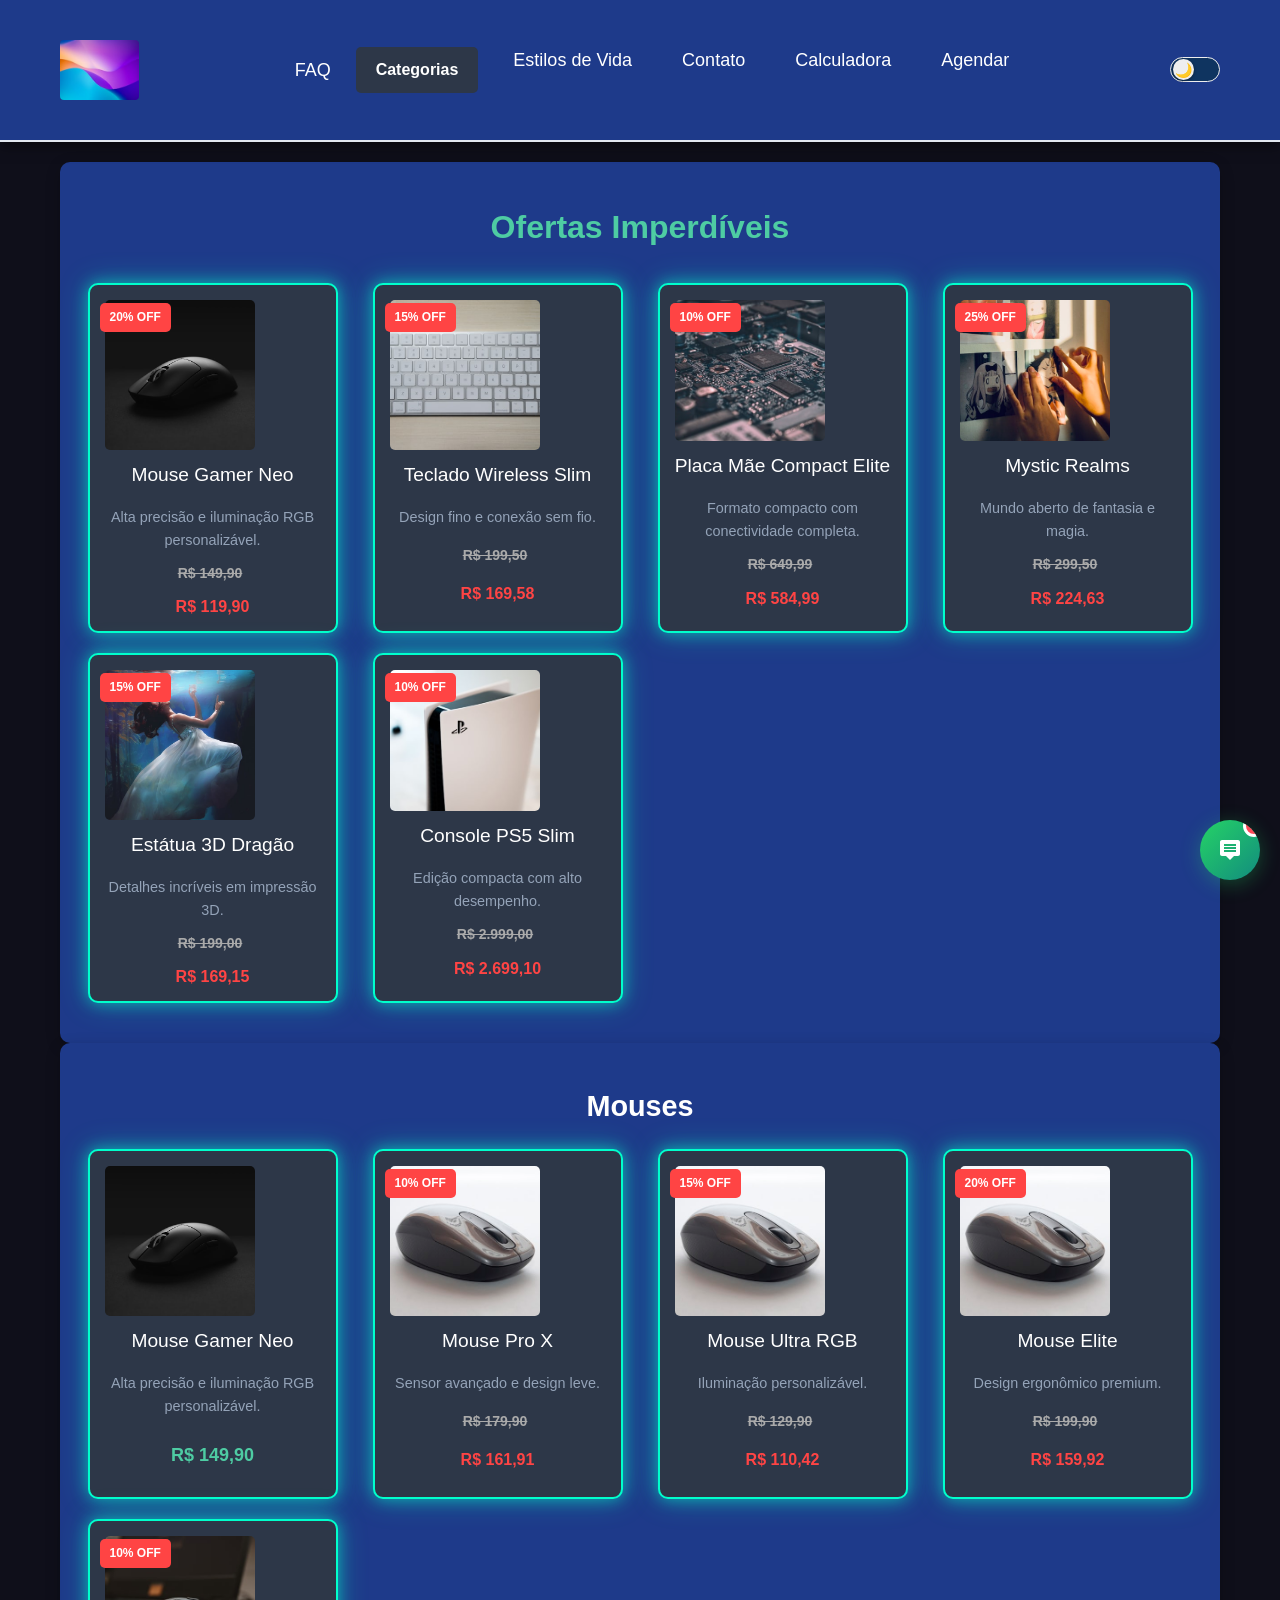
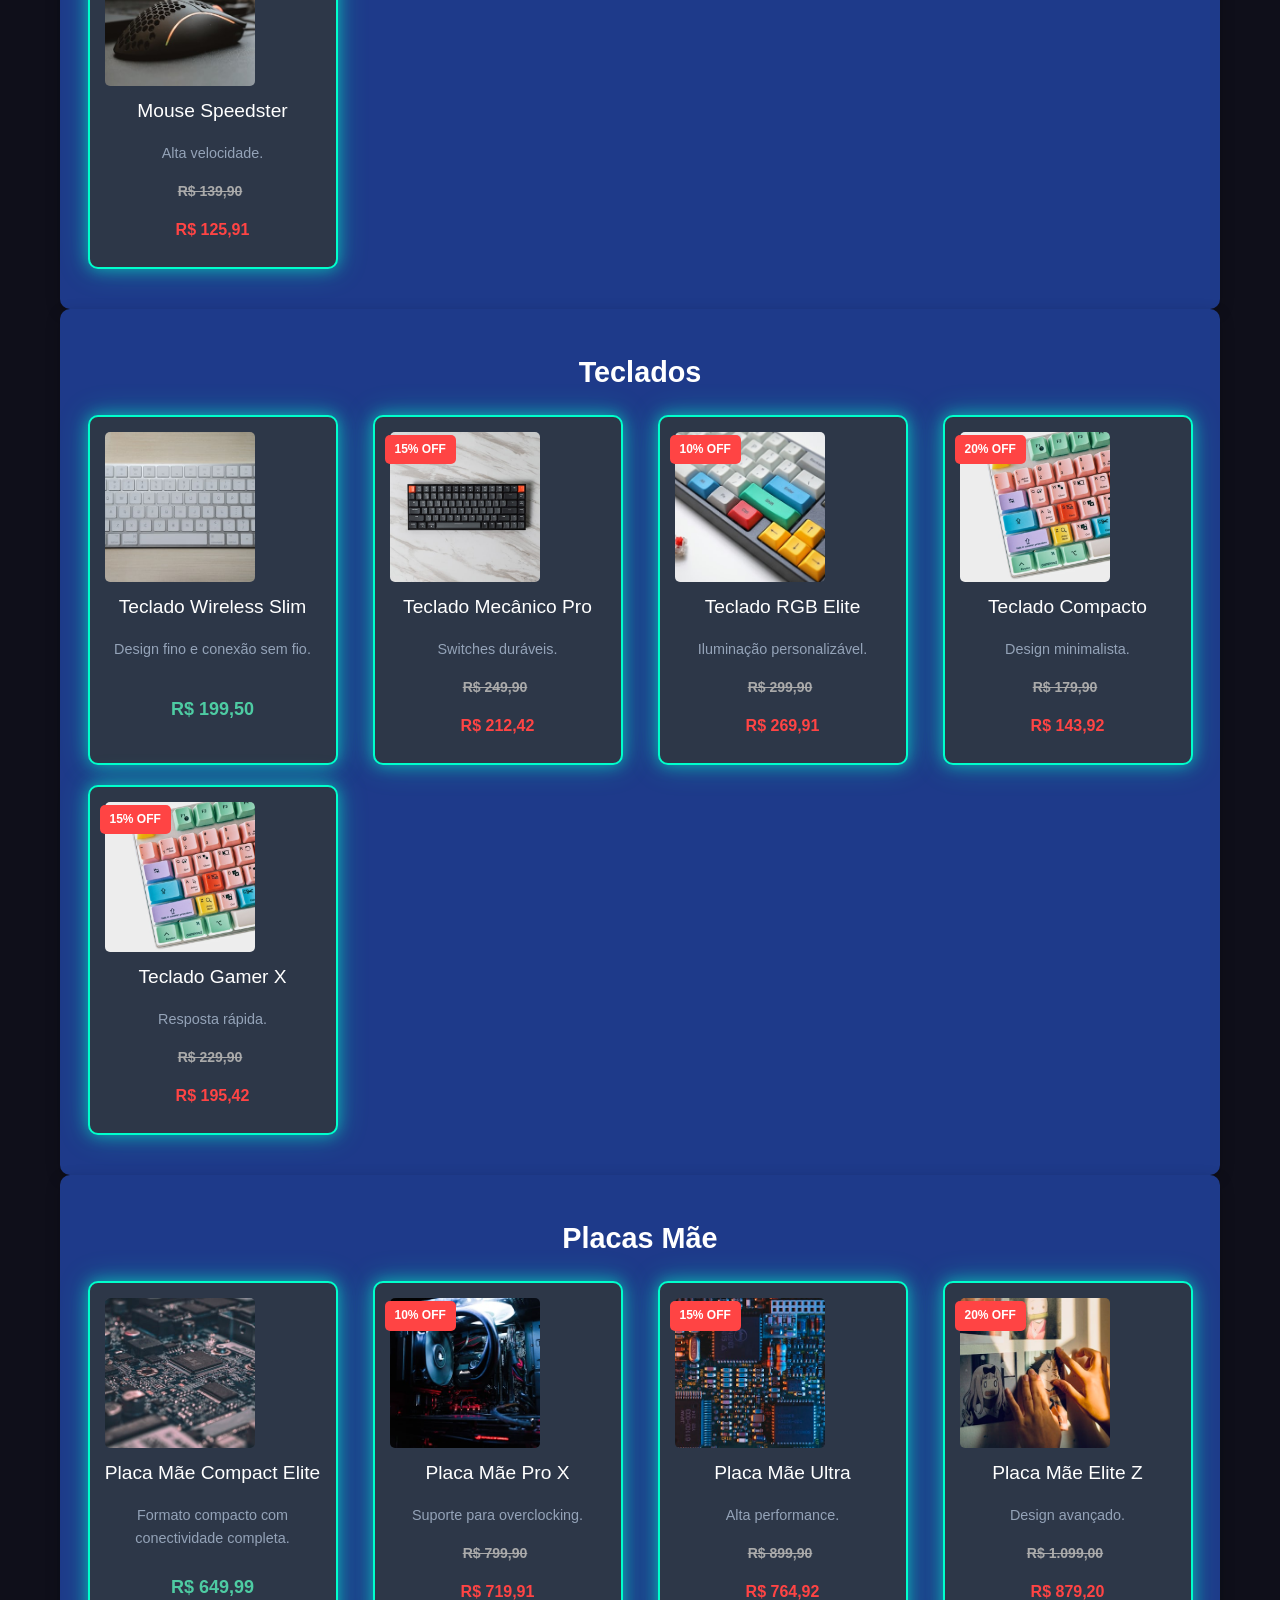
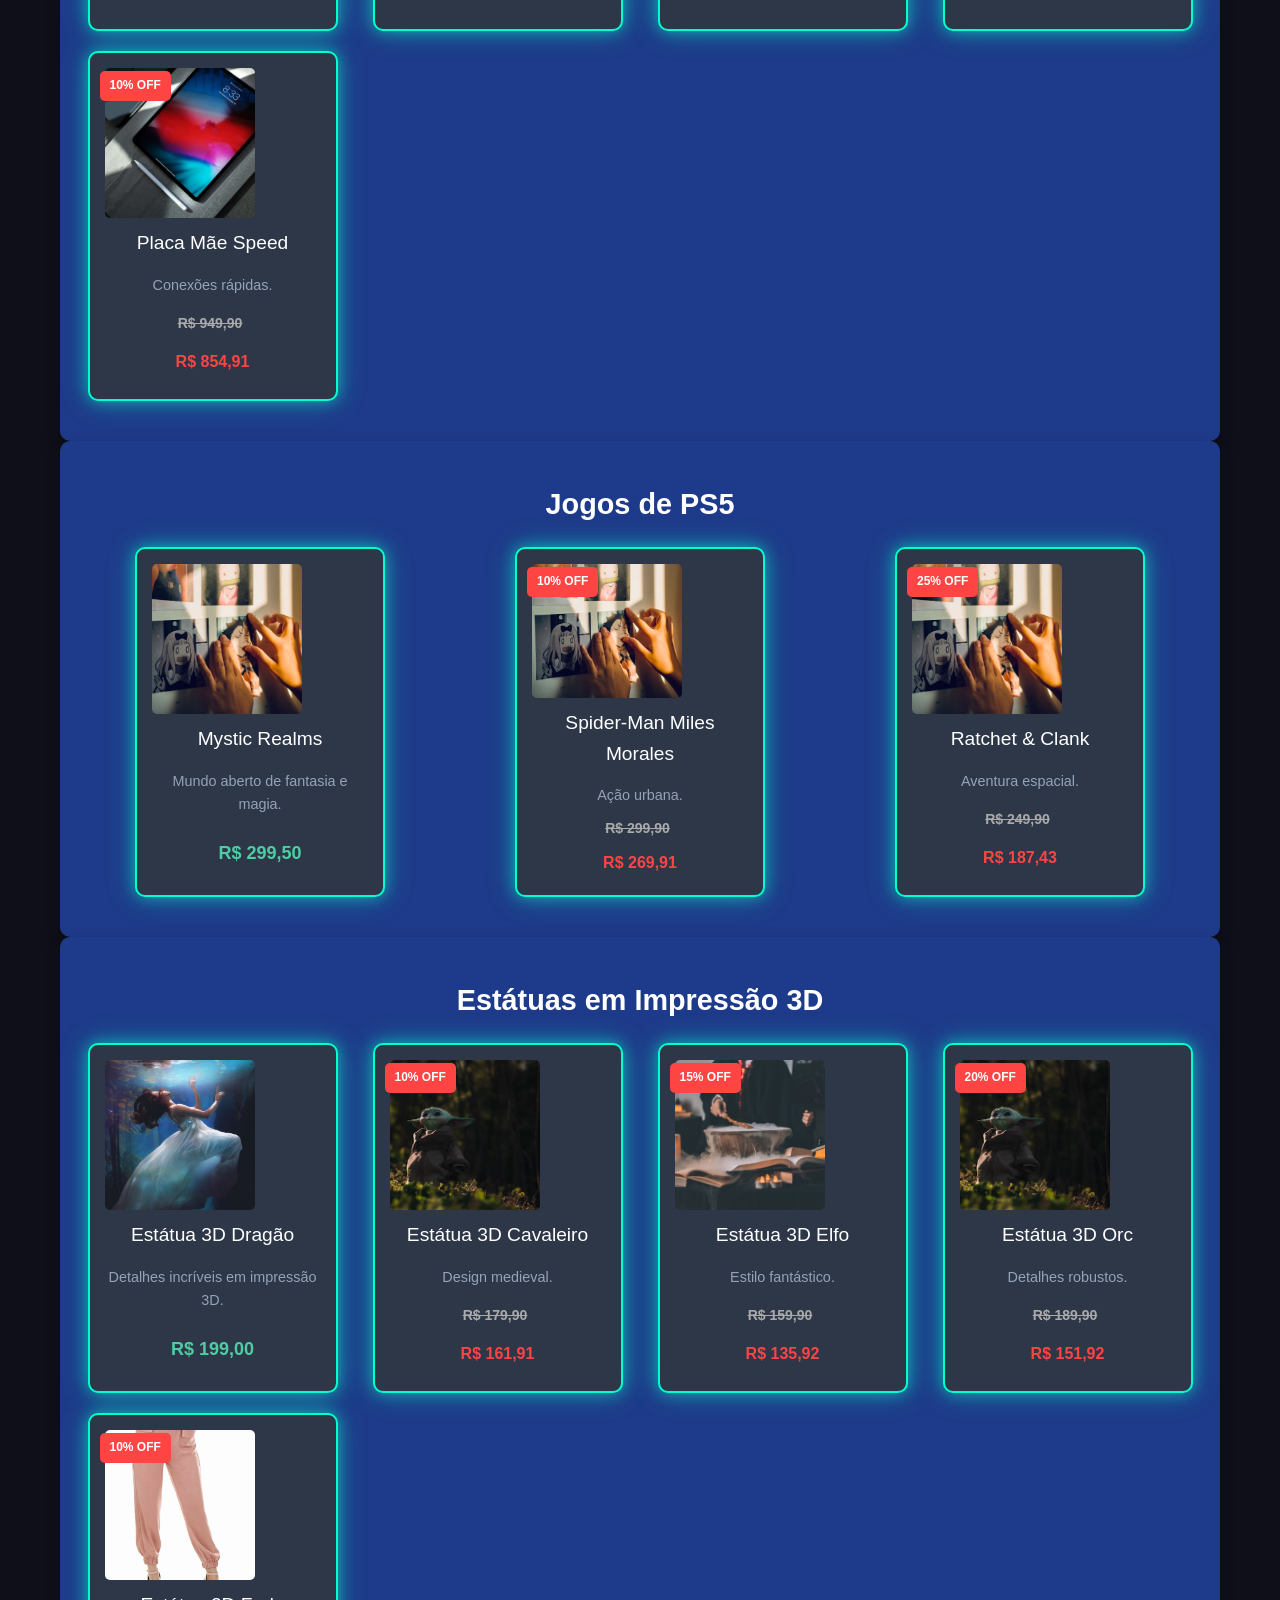
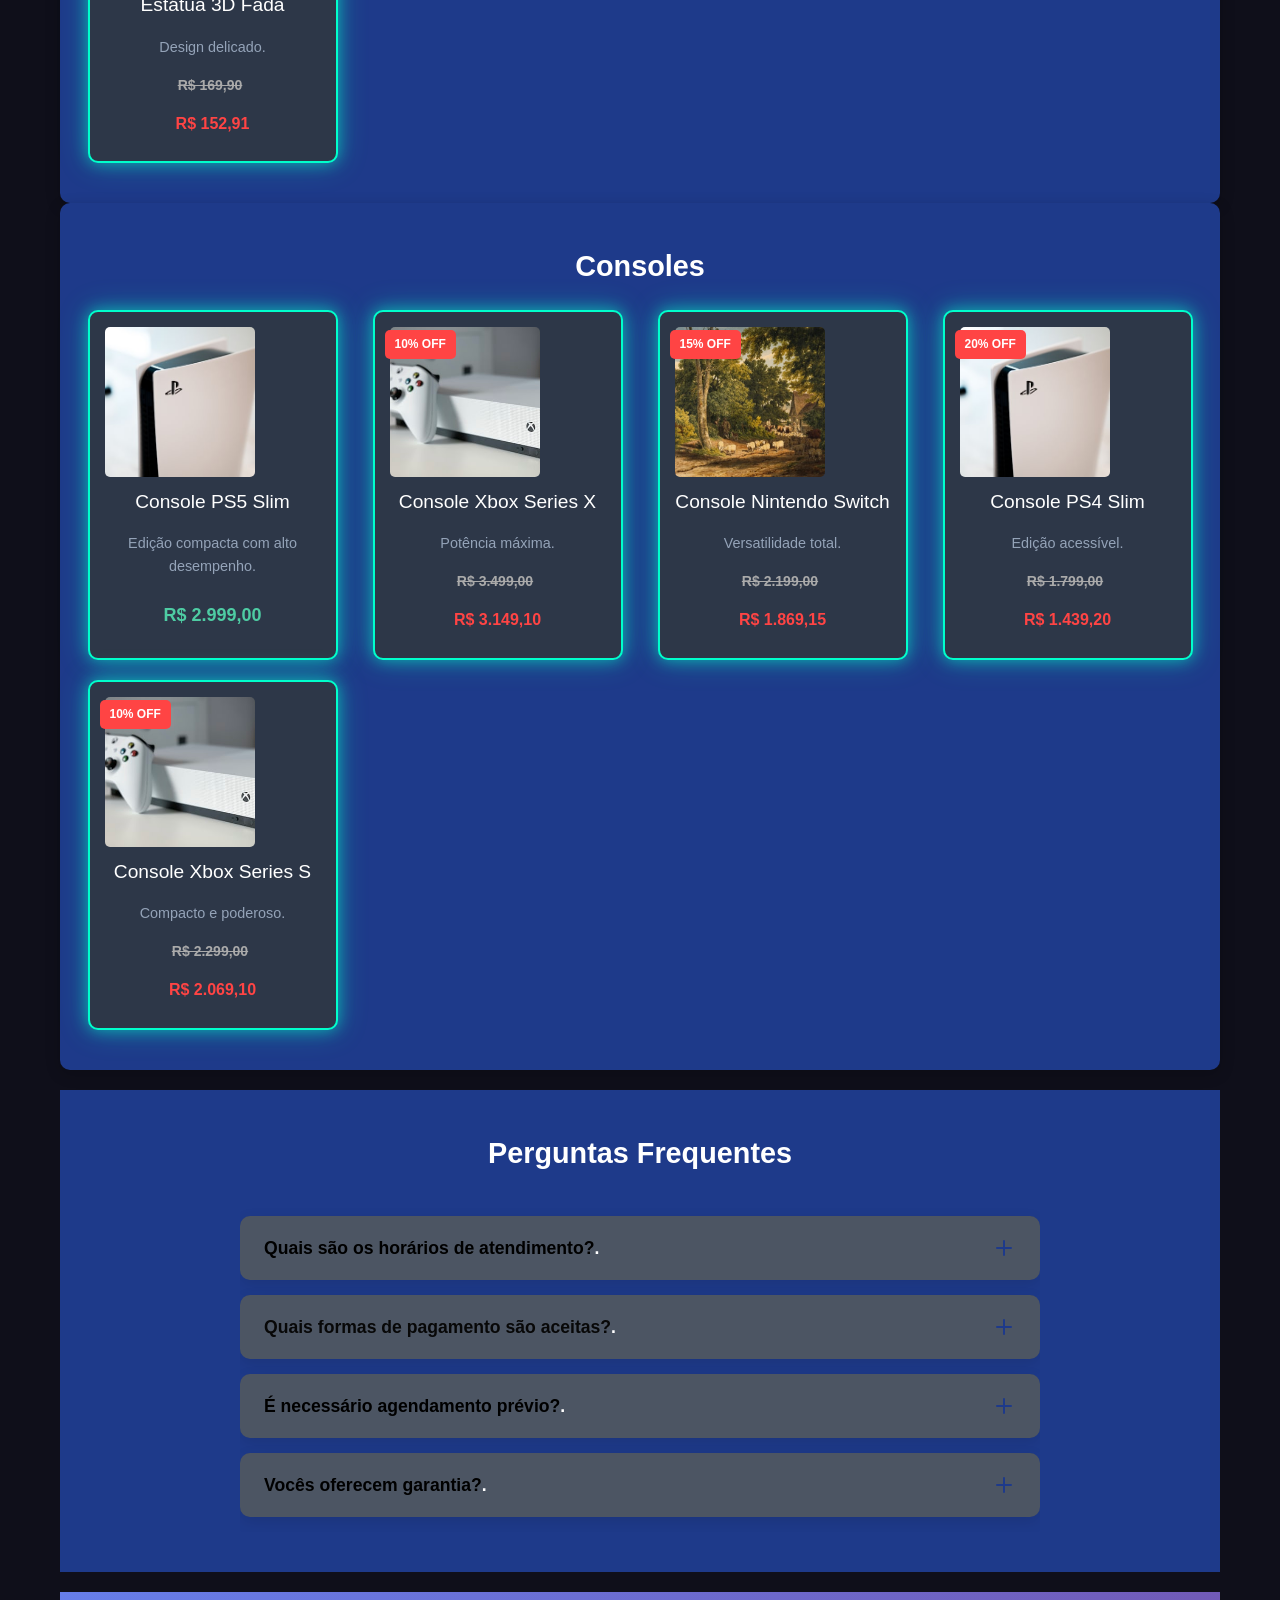
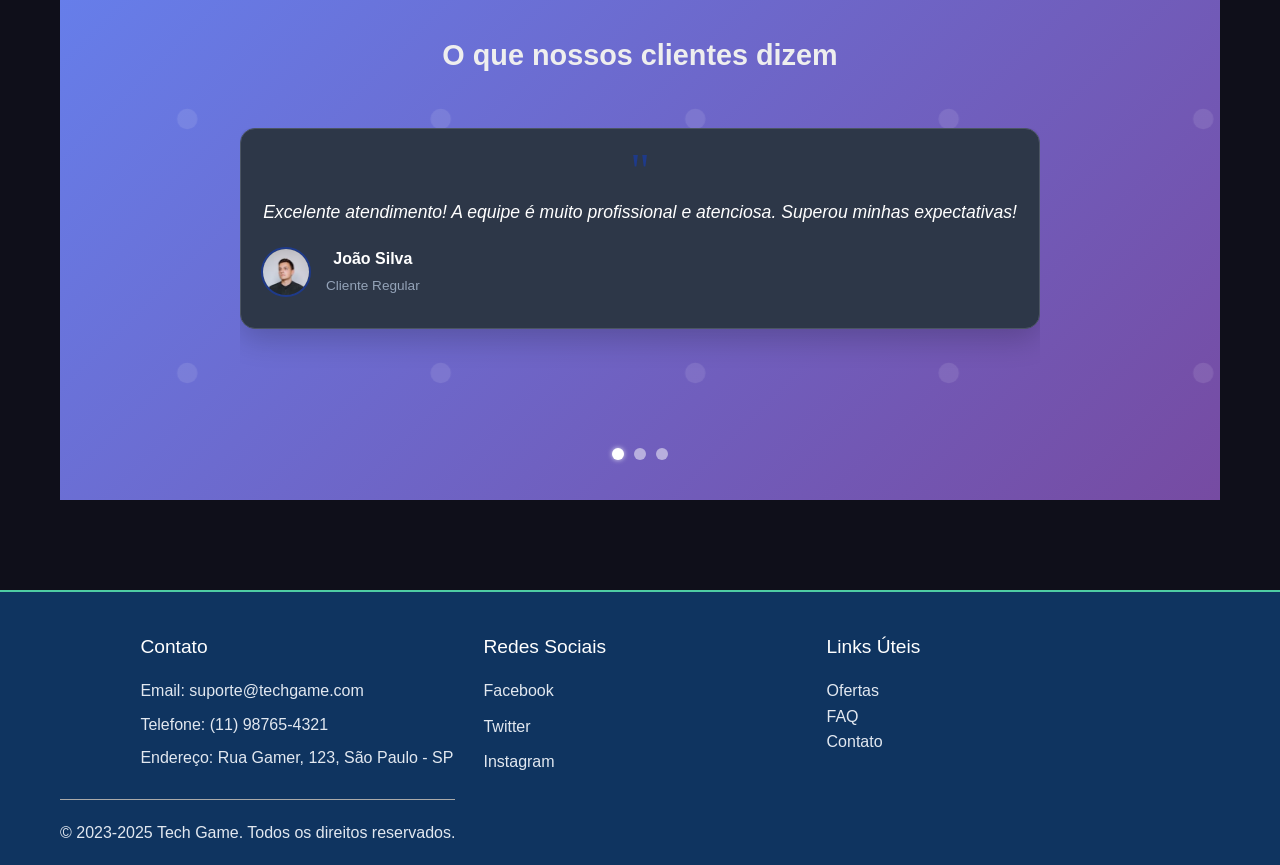
==== commit a60ea12c: "Refactor TechGames: fix layout bugs, unify theme & chatbot, add hardware calculator" ====
--- a/index.html
+++ b/index.html
@@ -1097,14 +1097,29 @@
     </main>
 
     <div class="sidebar" id="sidebar">
-        <div class="sidebar-header"><h3>Categorias</h3><button class="close-btn" id="closeSidebar">&times;</button></div>
+        <div class="sidebar-header">
+            <h3>Menu TechGames</h3>
+            <button class="close-btn" id="closeSidebar">&times;</button>
+        </div>
         <ul class="sidebar-menu">
-            <li><button class="categoria-btn" data-target="mouses">Mouses</button></li>
-            <li><button class="categoria-btn" data-target="teclados">Teclados</button></li>
-            <li><button class="categoria-btn" data-target="placas-mae">Placas Mãe</button></li>
-            <li><button class="categoria-btn" data-target="jogos-ps5">Jogos PS5</button></li>
-            <li><button class="categoria-btn" data-target="estatuas-3d">Estátuas 3D</button></li>
-            <li><button class="categoria-btn" data-target="consoles">Consoles</button></li>
+            <li><a href="index.html" class="categoria-btn">Home</a></li>
+            <li>
+                <div class="sidebar-submenu-title">Categorias</div>
+                <ul class="sidebar-submenu">
+                    <li><button class="categoria-btn" data-target="mouses">Mouses</button></li>
+                    <li><button class="categoria-btn" data-target="teclados">Teclados</button></li>
+                    <li><button class="categoria-btn" data-target="placas-mae">Placas Mãe</button></li>
+                    <li><button class="categoria-btn" data-target="jogos-ps5">Jogos PS5</button></li>
+                    <li><button class="categoria-btn" data-target="estatuas-3d">Estátuas 3D</button></li>
+                    <li><button class="categoria-btn" data-target="consoles">Consoles</button></li>
+                </ul>
+            </li>
+            <li><a href="galeria.html" class="categoria-btn">Estilos de Vida</a></li>
+            <li><a href="blog.html" class="categoria-btn">Blog</a></li>
+            <li><a href="mapa.html" class="categoria-btn">Localização</a></li>
+            <li><a href="calculadora.html" class="categoria-btn">Calculadora</a></li>
+            <li><a href="agendamento.html" class="categoria-btn">Agendar</a></li>
+            <li><a href="contato.html" class="categoria-btn">Contato</a></li>
         </ul>
     </div>
     <div class="sidebar-overlay" id="sidebarOverlay"></div>
@@ -1140,142 +1155,16 @@
         </div>
     </footer>
 
-    <script>
-        function checkElement(selector, errorMessage) {
-            const element = document.querySelector(selector);
-            if (!element) console.warn(errorMessage);
-            return element;
-        }
-
-        function initializeSidebar() {
-            const sidebar = checkElement('#sidebar', 'Sidebar não encontrado.');
-            const mobileToggle = checkElement('#mobileToggle', 'Botão mobile toggle não encontrado.');
-            const closeBtn = checkElement('#closeSidebar', 'Botão fechar sidebar não encontrado.');
-            const overlay = checkElement('#sidebarOverlay', 'Overlay do sidebar não encontrado.');
-            const categoriaBtns = document.querySelectorAll('.categoria-btn');
-
-            if (!sidebar || !mobileToggle || !closeBtn || !overlay) return;
-
-            function openSidebar() {
-                sidebar.classList.add('mobile-open');
-                overlay.classList.add('active');
-                document.body.style.overflow = 'hidden';
-            }
-
-            function closeSidebar() {
-                sidebar.classList.remove('mobile-open');
-                overlay.classList.remove('active');
-                document.body.style.overflow = '';
-            }
-
-            mobileToggle.addEventListener('click', openSidebar);
-            closeBtn.addEventListener('click', closeSidebar);
-            overlay.addEventListener('click', closeSidebar);
-
-            document.addEventListener('keydown', (e) => {
-                if (e.key === 'Escape' && sidebar.classList.contains('mobile-open')) closeSidebar();
-            });
-
-            categoriaBtns.forEach(btn => {
-                btn.addEventListener('click', (e) => {
-                    e.preventDefault();
-                    const targetId = btn.getAttribute('data-target');
-                    const targetSection = document.getElementById(targetId);
-                    categoriaBtns.forEach(b => b.classList.remove('active'));
-                    btn.classList.add('active');
-                    if (targetSection) {
-                        targetSection.scrollIntoView({ behavior: 'smooth' });
-                        closeSidebar();
-                    }
-                });
-            });
-        }
-
-        function initializeModal() {
-            const modal = checkElement('#myModal', 'Modal não encontrado.');
-            const modalImg = checkElement('#modalImg', 'Imagem modal não encontrada.');
-            const modalDesc = checkElement('#modalDesc', 'Descrição modal não encontrada.');
-            const produtoImgs = document.querySelectorAll('.produto-item img');
-            const closeBtn = checkElement('.close', 'Botão fechar modal não encontrado.');
-
-            if (produtoImgs.length > 0 && modal && modalImg && modalDesc) {
-                produtoImgs.forEach(img => {
-                    img.addEventListener('click', () => {
-                        modal.style.display = 'flex';
-                        modalImg.src = img.src || '';
-                        modalDesc.textContent = img.getAttribute('data-desc') || 'Sem descrição';
-                        if (closeBtn) closeBtn.focus();
-                    });
-                });
-
-                closeBtn.addEventListener('click', () => modal.style.display = 'none');
-                modal.addEventListener('click', (e) => e.target === modal && (modal.style.display = 'none'));
-                document.addEventListener('keydown', (e) => e.key === 'Escape' && modal.style.display === 'flex' && (modal.style.display = 'none'));
-            }
-        }
-
-        function initializeChatbot() {
-            const chatButton = checkElement('#chatButton', 'Botão do chatbot não encontrado.');
-            const chatWindow = checkElement('#chatWindow', 'Janela do chatbot não encontrada.');
-            const closeChatBtn = checkElement('#closeChatBtn', 'Botão de fechar do chatbot não encontrado.');
-
-            if (chatButton && chatWindow && closeChatBtn) {
-                chatButton.addEventListener('click', () => {
-                    chatWindow.classList.toggle('chat-open');
-                    chatButton.setAttribute('aria-expanded', chatWindow.classList.contains('chat-open'));
-                    if (chatWindow.classList.contains('chat-open')) closeChatBtn.focus();
-                });
-
-                closeChatBtn.addEventListener('click', () => {
-                    chatWindow.classList.remove('chat-open');
-                    chatButton.setAttribute('aria-expanded', false);
-                });
-
-                document.addEventListener('keydown', (e) => {
-                    if (e.key === 'Escape' && chatWindow.classList.contains('chat-open')) {
-                        chatWindow.classList.remove('chat-open');
-                        chatButton.setAttribute('aria-expanded', false);
-                    }
-                });
-            }
-        }
-
-        document.addEventListener('DOMContentLoaded', () => {
-            initializeSidebar();
-            initializeModal();
-
-            const themeToggle = checkElement('#theme-toggle-checkbox', 'Checkbox de alternância de tema não encontrado.');
-            if (themeToggle) {
-                themeToggle.addEventListener('change', () => {
-                    const newTheme = themeToggle.checked ? 'light' : 'dark';
-                    document.documentElement.setAttribute('data-theme', newTheme);
-                    localStorage.setItem('theme', newTheme);
-                });
-                const savedTheme = localStorage.getItem('theme') || 'dark';
-                document.documentElement.setAttribute('data-theme', savedTheme);
-                themeToggle.checked = savedTheme === 'light';
-            }
-
-            const faqToggles = document.querySelectorAll('.faq-toggle');
-            faqToggles.forEach(toggle => {
-                toggle.addEventListener('change', () => {
-                    toggle.closest('.faq-item').classList.toggle('active');
-                });
-            });
-
-            document.querySelectorAll('a[href^="#"]').forEach(link => {
-                link.addEventListener('click', (e) => {
-                    e.preventDefault();
-                    const targetId = link.getAttribute('href').substring(1);
-                    const targetSection = document.getElementById(targetId);
-                    if (targetSection) targetSection.scrollIntoView({ behavior: 'smooth' });
-                });
-            });
-
-            initializeChatbot();
-        });
-    </script>
-    <script src="chatbot.js" defer></script>
+    <!-- Modal de Visualização de Produto -->
+    <div id="myModal" class="product-modal">
+        <div class="product-modal-content">
+            <span class="close">&times;</span>
+            <img id="modalImg" src="" alt="Imagem do Produto">
+            <p id="modalDesc"></p>
+        </div>
+    </div>
+
+    <!-- Scripts do Site -->
     <script src="scripts.js"></script>
 </body>
 </html>
--- a/style.css
+++ b/style.css
@@ -131,9 +131,14 @@
     box-shadow: 2px 0 10px rgba(0,0,0,0.1);
 }
 
-.sidebar.hidden,
-.sidebar:not(.mobile-open) {
+.sidebar.hidden {
     transform: translateX(-100%);
+}
+
+@media (max-width: 1024px) {
+    .sidebar:not(.mobile-open) {
+        transform: translateX(-100%);
+    }
 }
 
 .sidebar-header {
@@ -299,7 +304,8 @@
     }
 }
 
-.container {
+header .container,
+footer .container {
     max-width: 1200px;
     margin: 0 auto;
     padding: 0 20px;
@@ -796,7 +802,8 @@
 
 /* === RESPONSIVIDADE === */
 @media (max-width: 768px) {
-    .container,
+    header .container,
+    footer .container,
     .footer-content {
         padding: 0 15px;
     }
@@ -906,4 +913,127 @@
         width: 100%;
         max-width: 200px;
     }
+}
+
+/* === ADICIONADO: SUBMENU DO SIDEBAR E ESTILOS DO MODAL DE PRODUTOS === */
+.sidebar-submenu-title {
+    padding: 10px 20px;
+    font-size: 0.85em;
+    text-transform: uppercase;
+    letter-spacing: 1px;
+    color: var(--secondary-text);
+    font-weight: bold;
+    margin-top: 10px;
+}
+
+.sidebar-submenu {
+    list-style: none;
+    padding-left: 15px;
+}
+
+.sidebar-submenu .categoria-btn {
+    padding: 12px 20px;
+    font-size: 0.95em;
+}
+
+/* Product Modal Glassmorphism Styles */
+.product-modal {
+    display: none;
+    position: fixed;
+    z-index: 99999;
+    left: 0;
+    top: 0;
+    width: 100%;
+    height: 100%;
+    background-color: rgba(15, 15, 26, 0.85);
+    backdrop-filter: blur(8px);
+    justify-content: center;
+    align-items: center;
+    padding: 20px;
+}
+
+.product-modal-content {
+    background-color: var(--product-bg, #16213e);
+    border: 2px solid var(--accent-color, #4ecca3);
+    box-shadow: 0 0 25px rgba(78, 204, 163, 0.4);
+    border-radius: 12px;
+    padding: 30px;
+    max-width: 500px;
+    width: 100%;
+    position: relative;
+    text-align: center;
+    animation: modalFadeIn 0.3s ease;
+}
+
+@keyframes modalFadeIn {
+    from { opacity: 0; transform: scale(0.9); }
+    to { opacity: 1; transform: scale(1); }
+}
+
+.product-modal-content img {
+    max-width: 100%;
+    max-height: 250px;
+    object-fit: contain;
+    border-radius: 8px;
+    margin-bottom: 20px;
+    border: 1px solid rgba(255, 255, 255, 0.1);
+}
+
+.product-modal-content p {
+    color: var(--text-color, #fff);
+    font-size: 1rem;
+    line-height: 1.6;
+}
+
+.product-modal-content .close {
+    position: absolute;
+    top: 15px;
+    right: 20px;
+    color: var(--secondary-text, #aaa);
+    font-size: 2rem;
+    font-weight: bold;
+    cursor: pointer;
+    transition: color 0.3s ease;
+}
+
+.product-modal-content .close:hover {
+    color: var(--accent-color, #4ecca3);
+}
+
+/* Header Login/Register buttons */
+.login-nav-btn, .register-nav-btn {
+    padding: 8px 16px;
+    border-radius: 6px;
+    font-weight: 600;
+    transition: all 0.3s ease;
+    text-decoration: none;
+    font-size: 0.95em;
+    cursor: pointer;
+    display: inline-block;
+}
+
+.login-nav-btn {
+    color: var(--accent-color, #4ecca3);
+    border: 1px solid var(--accent-color, #4ecca3);
+    background: transparent;
+}
+
+.login-nav-btn:hover {
+    background: rgba(78, 204, 163, 0.1);
+    box-shadow: 0 0 10px rgba(78, 204, 163, 0.3);
+}
+
+.register-nav-btn {
+    color: #fff !important;
+    background: var(--accent-color, #4ecca3);
+    border: 1px solid var(--accent-color, #4ecca3);
+    box-shadow: 0 4px 10px rgba(78, 204, 163, 0.3);
+}
+
+.register-nav-btn:hover {
+    background: #00ffcc;
+    border-color: #00ffcc;
+    color: #0f0f1a !important;
+    box-shadow: 0 0 15px rgba(0, 255, 204, 0.5);
+    transform: translateY(-2px);
 }
